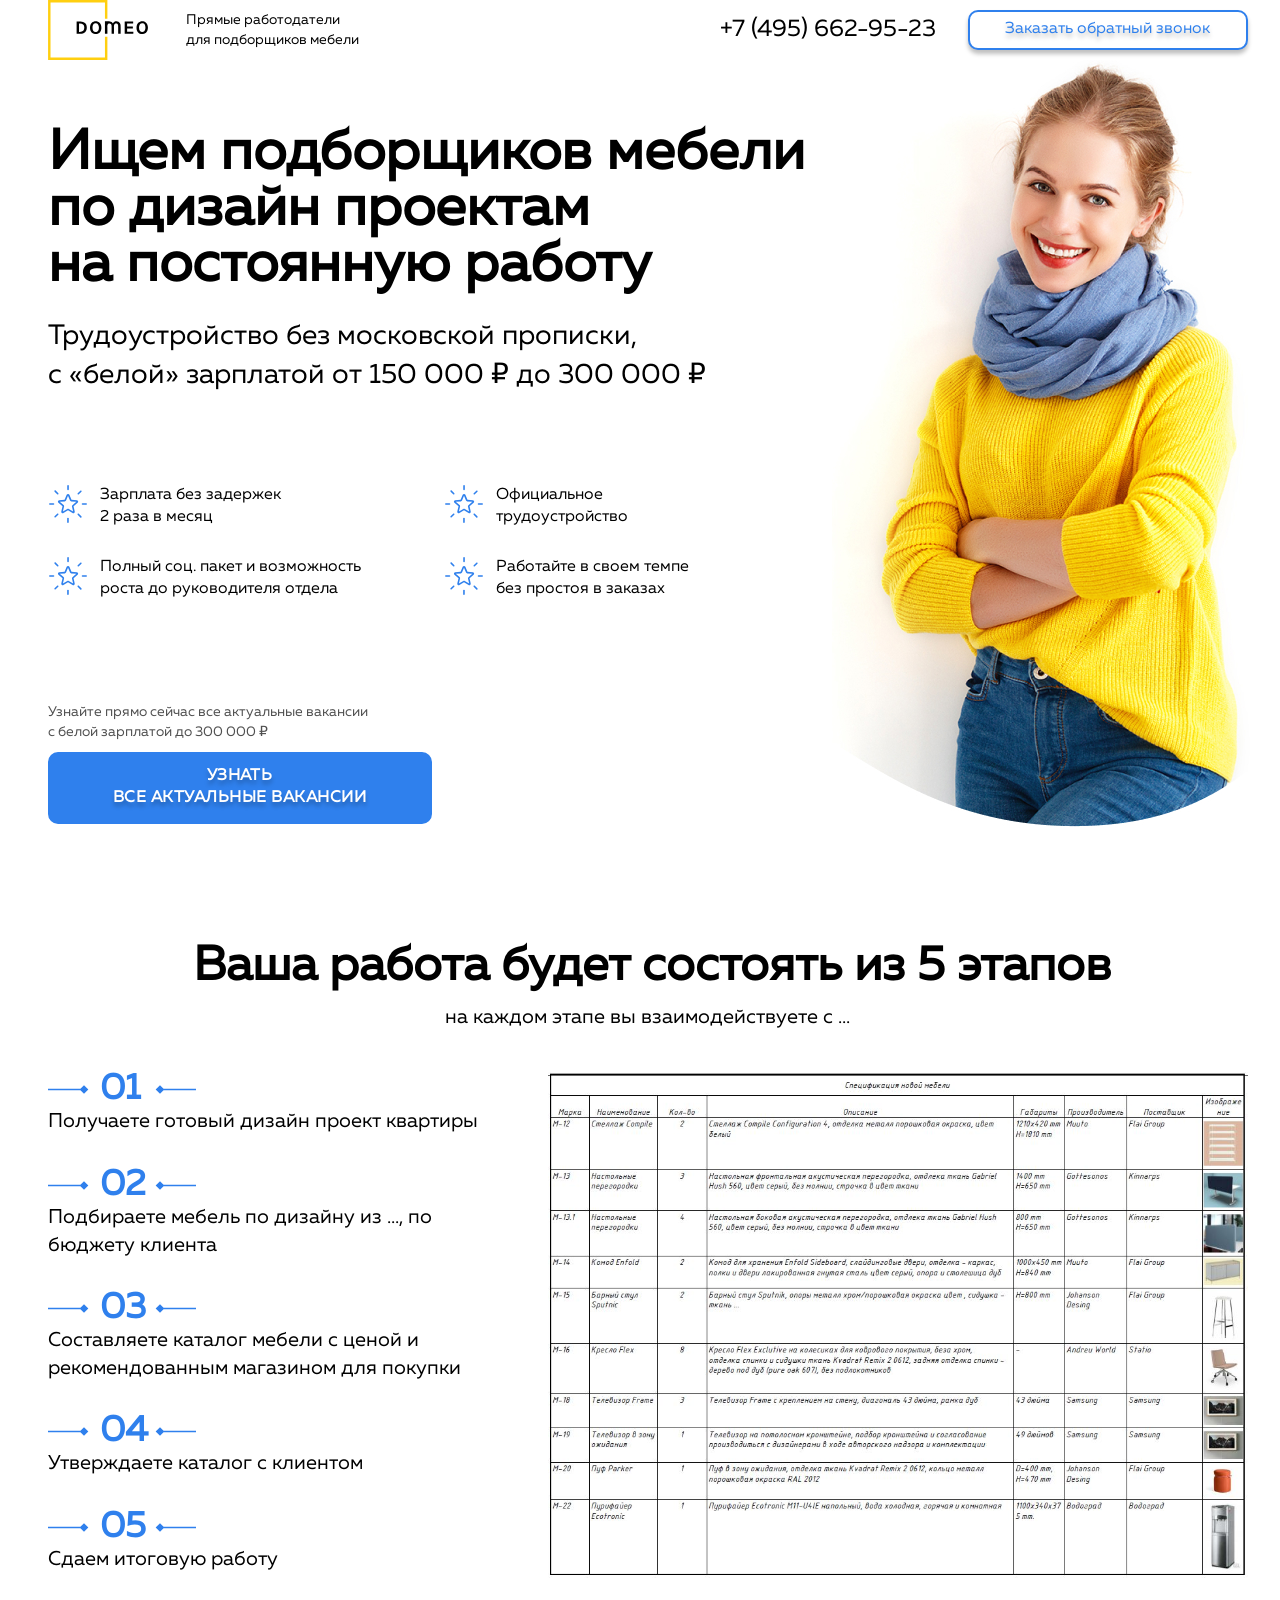
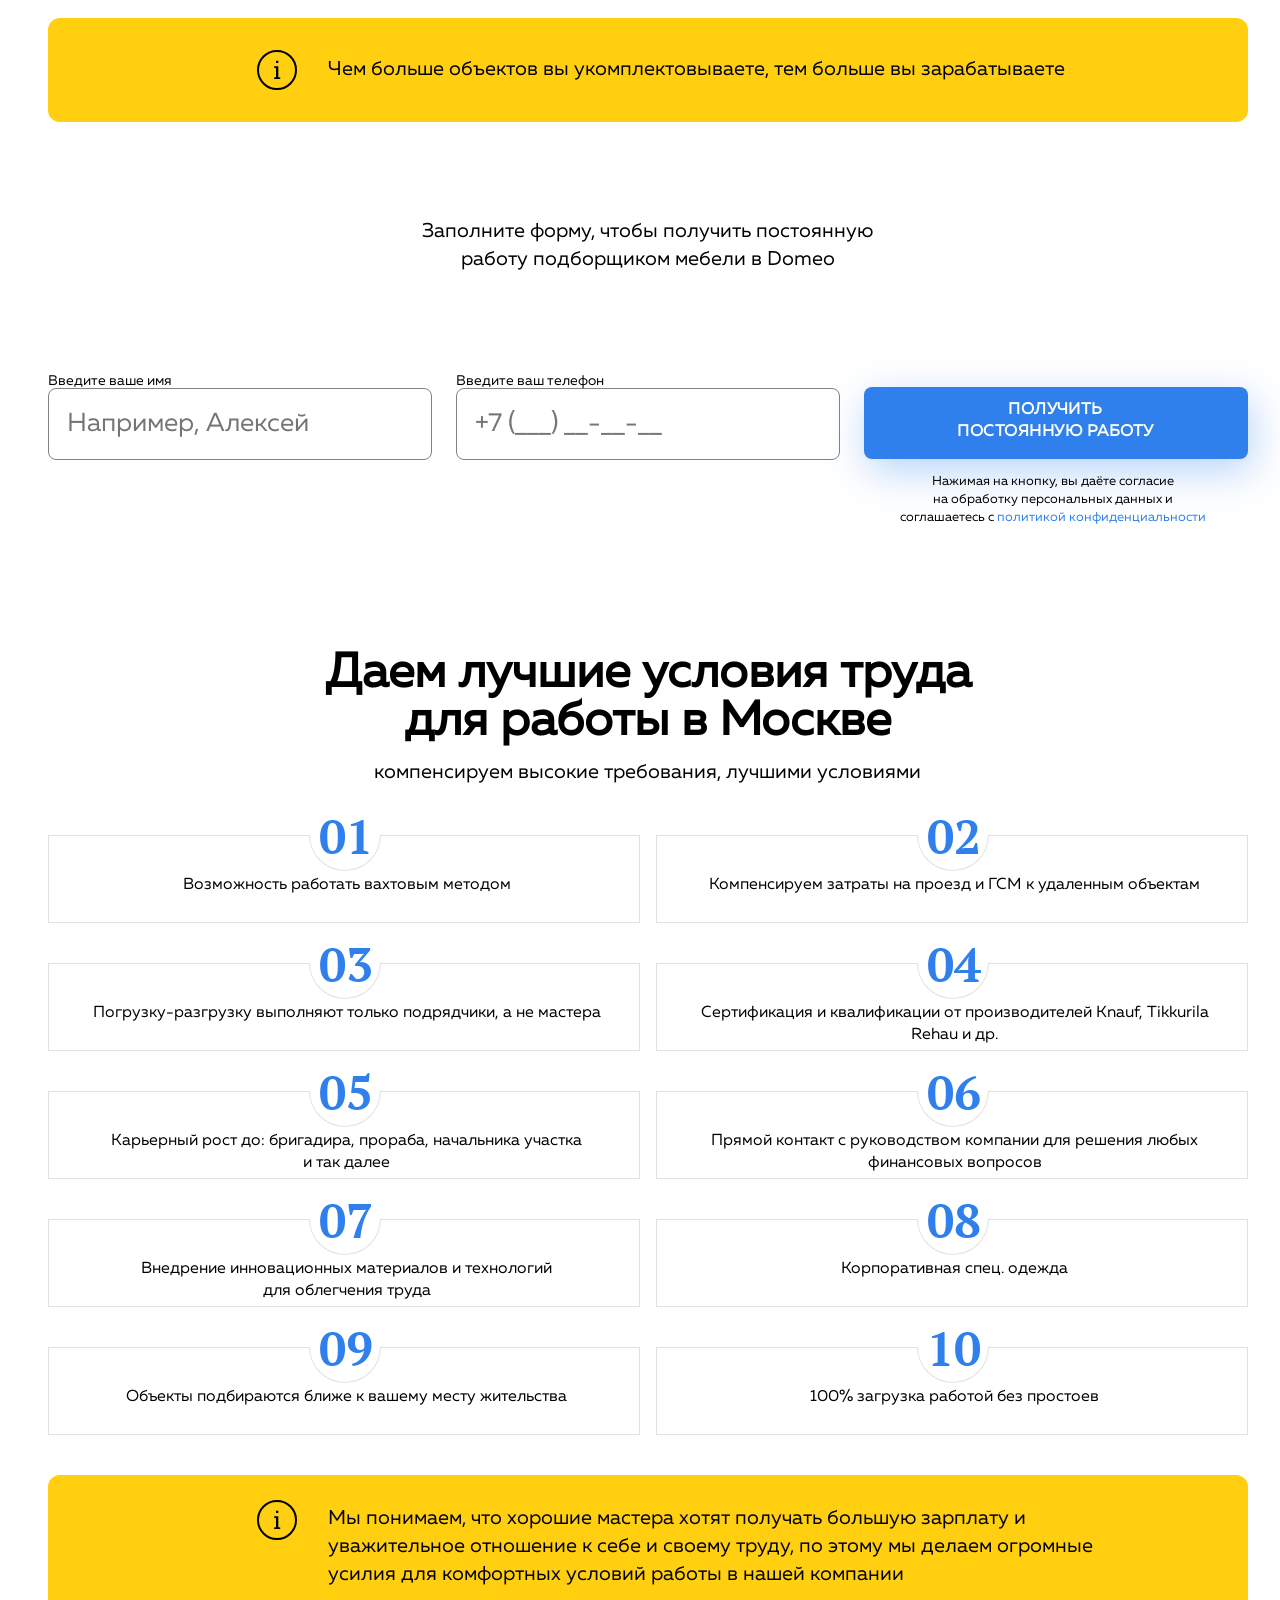
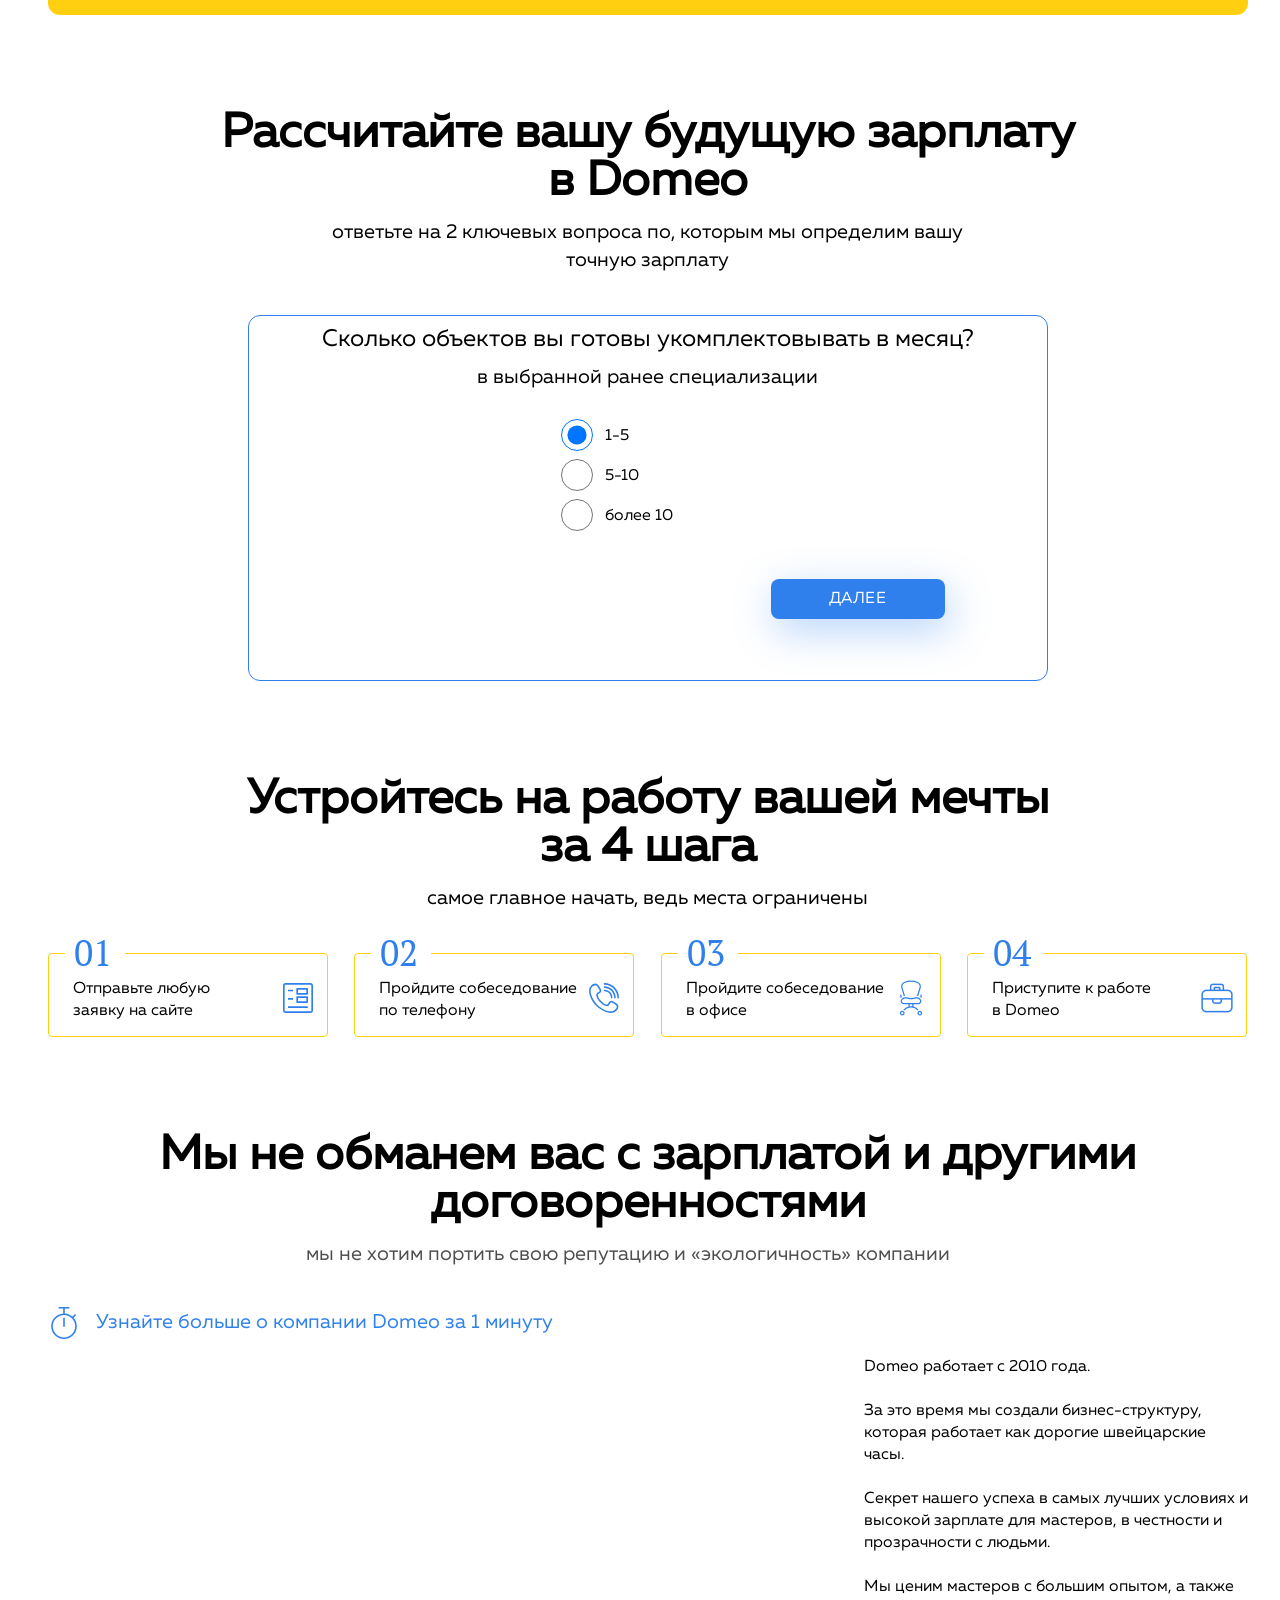
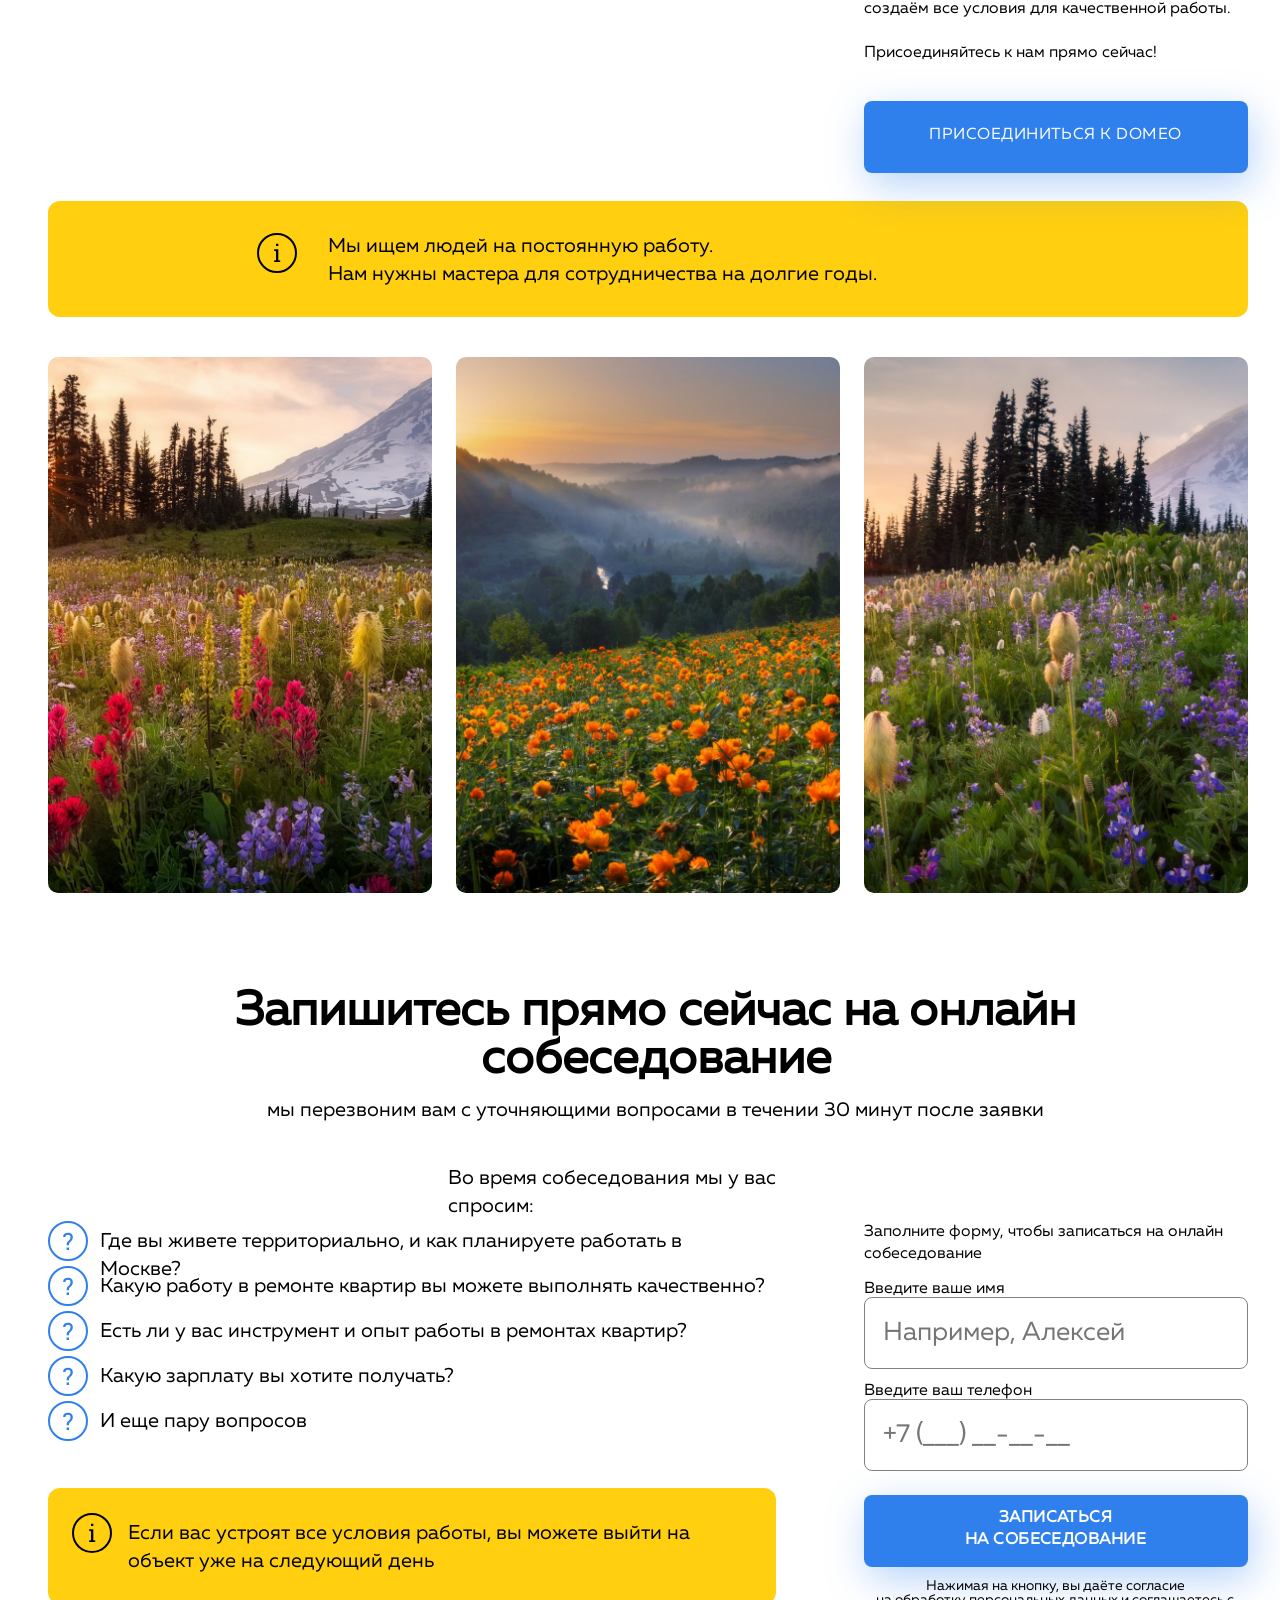
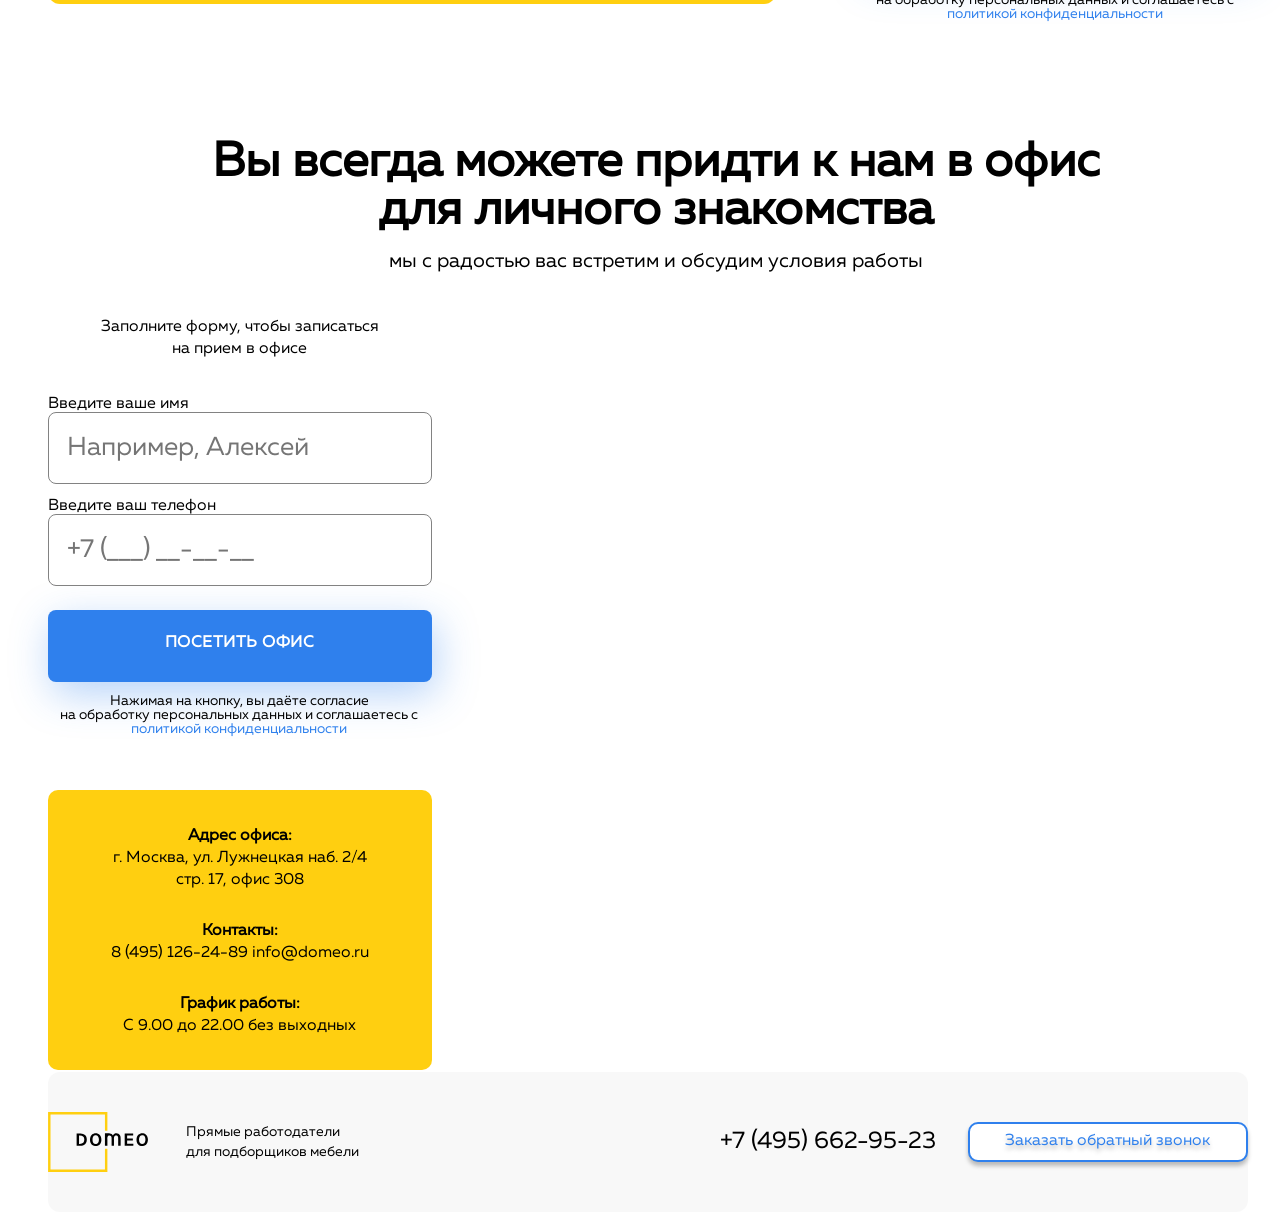
==== index.html @ 8e61fb99 "123" ====
<!DOCTYPE html>
<html lang="ru">

<head>
   <meta charset="UTF-8">
   <meta http-equiv="X-UA-Compatible" content="IE=edge">
   <meta name="viewport" content="width=1200, initial-scale=1.0 user-scalable=1">
   <title>Document</title>
   <link rel="stylesheet" href="css/style.css">
</head>

<body>
   <div class="wrapper">
      <div class="container">
         <header class="header">
            <div class="header__info">
               <div class="header__logo">
                  <img src="img/icon/logo-black 1.svg" alt="">
               </div>
               <div class="header__text">
                  Прямые работодатели <br>
                  для подборщиков мебели
               </div>
            </div>
            <div class="header__call">
               <div class="header__phone">
                  <a class="number" href="tel:74956629523">+7 (495) 662-95-23</a>
               </div>
               <div class="header__link">
                  <button class="header__button">
                     <span>Заказать обратный звонок</span>
                  </button>
               </div>
            </div>
         </header>
         <div class="search">
            <div class="search__content">
               <div class="search__title">
                  Ищем подборщиков мебели
                  по дизайн проектам <br>
                  на постоянную работу
               </div>
               <div class="search__subtitle">
                  Трудоустройство без московской прописки, <br> с «белой» зарплатой от 150 000 ₽ до 300 000 ₽
               </div>
               <div class="search__items">
                  <ul class="search__list">
                     <li>Зарплата без задержек <br> 2 раза в месяц</li>
                     <li>Официальное <br>трудоустройство</li>
                     <li>Полный соц. пакет и возможность роста до руководителя отдела
                     </li>
                     <li>Работайте в своем темпе <br> без простоя в заказах</li>
                  </ul>
               </div>
               <div class="search__text">
                  Узнайте прямо сейчас все актуальные вакансии с белой зарплатой до 300 000 ₽
               </div>
               <div class="search__link">
                  <a target="blank" href="https://hh.ru/">
                     <span>Узнать <br> все актуальные вакансии</span></a>
               </div>
            </div>
            <div class="search__img">
               <img src="/img/YellowGirl_Master.jpg" alt="">
            </div>
         </div>
         <div class="work">
            <div class="work__title">
               Ваша работа будет состоять из 5 этапов
            </div>
            <div class="work__subtitle">
               на каждом этапе вы взаимодействуете с ...
            </div>
            <div class="work__inner">
               <div class="work__box">
                  <ol class="work__list">
                     <li class="work__list-item">
                        <h4> Получаете готовый дизайн проект квартиры</h4>
                     </li>
                     <li class="work__list-item">
                        <h4> Подбираете мебель по дизайну из ..., по бюджету клиента
                        </h4>
                     <li class="work__list-item">
                        <h4>Составляете каталог мебели с ценой и рекомендованным магазином для покупки</h4>
                     </li>
                     <li class="work__list-item">
                        <h4>Утверждаете каталог с клиентом</h4>
                     </li>
                     <li class="work__list-item">
                        <h4>Сдаем итоговую работу </h4>
                     </li>
                  </ol>
               </div>
               <div class="work__img">
                  <img class="work__img-tabl" src="/img/Комплект-1.svg" alt="">
               </div>
            </div>
            <div class="work__info">
               <h4 class="work__info-text">Чем больше объектов вы укомплектовываете, тем больше вы зарабатываете</h4>
            </div>
            <div class="work__form">
               <div class="work__title-form">
                  Заполните форму, чтобы получить постоянную работу подборщиком мебели в Domeo
               </div>
               <div class="form">
                  <form action="#" class="work__userdata">
                     <div class="work__form-name">
                        <label for="username">Введите ваше имя</label> <br><input class="work__username"
                           placeholder="   Например, Алексей" type="text" id="username">
                     </div>
                     <div class="work__form-phone">
                        <label for="userohone"> Введите ваш телефон</label> <br>
                        <input class="phone__data" placeholder="   +7 (___) __-__-__" type="tel" id=>
                     </div>
                     <a href="" class="work__form-link">
                        <span>Получить<br>
                           постоянную работу</span>
                     </a>
                  </form>
               </div>
            </div>
            <div class="work__agree">
               Нажимая на кнопку, вы даёте согласие <br> на обработку персональных данных и соглашаетесь c <a
                  target="blank" href="http://www.consultant.ru/document/cons_doc_LAW_61801/">политикой
                  конфиденциальности</a>
            </div>
         </div>
         <div class="best">
            <div class="best__title">
               Даем лучшие условия труда <br>
               для работы в Москве
            </div>
            <div class="best__subtitle">
               компенсируем высокие требования, лучшими условиями
            </div>
            <div class="best__box">
               <ul class="best__items box__list">
                  <li class="box__item">
                     <h4 class="box__text">
                        Возможность работать вахтовым методом
                     </h4>
                  </li>
                  <li class="box__item">
                     <h4 class="box__text">
                        Компенсируем затраты на проезд и ГСМ к удаленным объектам
                     </h4>
                  </li>
                  <li class="box__item">
                     <h4 class="box__text">
                        Погрузку-разгрузку выполняют только подрядчики, а не мастера
                     </h4>
                  </li>
                  <li class="box__item">
                     <h4 class="box__text">
                        Сертификация и квалификации от производителей Knauf, Tikkurila Rehau и др.
                     </h4>
                  </li>
                  <li class="box__item">
                     <h4 class="box__text">
                        Карьерный рост до: бригадира, прораба, начальника участка <br> и так далее
                     </h4>
                  </li>
                  <li class="box__item">
                     <h4 class="box__text">
                        Прямой контакт с руководством компании для решения любых финансовых вопросов
                     </h4>
                  </li>
                  <li class="box__item">
                     <h4 class="box__text">
                        Внедрение инновационных материалов и технологий <br> для облегчения труда
                     </h4>
                  </li>
                  <li class="box__item">
                     <h4 class="box__text">Корпоративная спец. одежда</h4>
                  </li>
                  <li class="box__item">
                     <h4 class="box__text">Объекты подбираются ближе к вашему месту жительства</h4>
                  </li>
                  <li class="box__item">
                     <h4 class="box__text">100% загрузка работой без простоев</h4>
                  </li>
               </ul>
            </div>
            <div class="best__info">
               <h4 class="best__info-text">
                  Мы понимаем, что хорошие мастера хотят получать большую зарплату и уважительное отношение к себе и
                  своему труду, по этому мы делаем огромные усилия для комфортных условий работы в нашей компании
               </h4>
            </div>
         </div>
         <div class="question">
            <div class="question__title">
               Рассчитайте вашу будущую зарплату <br> в Domeo
            </div>
            <div class="question__subtitle">
               ответьте на 2 ключевых вопроса по, которым мы определим вашу точную зарплату
            </div>
            <div class="question__inner inner__box">
               <div class="inner__title">
                  Сколько объектов вы готовы укомплектовывать в месяц?
               </div>
               <div class="inner__subtitle">
                  в выбранной ранее специализации
               </div>
               <div class="inner__radio">
                  <P>
                     <input class="inner__radio-size" checked type="radio" name="easy" value="1-5">
                     <span>1-5 </span>
                  </P>
                  <p>
                     <input class="inner__radio-size" type="radio" name="easy" value="5-10"> <span>5-10</span>
                  </p>
                  <p>
                     <input class="inner__radio-size" type="radio" name="easy" value=">10"> <span>более 10</span>
                  </p>

               </div>
               <div class="question__link">
                  <a class=" question__next" href="#"> <span>Далее</span></a>
               </div>
            </div>
         </div>
         <div class="steps">
            <div class="step__title">
               Устройтесь на работу вашей мечты <br> за 4 шага
            </div>
            <div class="step__subtitle">
               <h4> самое главное начать, ведь места ограничены</h4>
            </div>
            <div class="step__list">
               <ul class="step__item">
                  <li class="step__item-text">
                     <h4>Отправьте любую <br> заявку на сайте </h4>
                  </li>
                  <li class="step__item-text">
                     <h4> Пройдите собеседование
                        по телефону</h4>
                  </li>
                  <li class="step__item-text">
                     <h4> Пройдите собеседование в офисе</h4>
                  </li>
                  <li class="step__item-text">
                     <h4>Приступите к работе <br>
                        в Domeo
                  </li>
                  </h4>
               </ul>
            </div>
         </div>
         <div class="about">
            <div class="about__title">
               Мы не обманем вас с зарплатой и другими договоренностями
            </div>
            <div class="about__subtitle">
               мы не хотим портить свою репутацию и «экологичность» компании
            </div>
            <div class="about__box">
               <div class="about__us">
                  <div class="about__us-title">
                     Узнайте больше о компании Domeo за 1 минуту
                  </div>
                  <div class="about__us-video">
                     <iframe width="696" height="395" src="https://www.youtube.com/embed/hfXUQuQV-4o"
                        title="YouTube video player" frameborder="0"
                        allow="accelerometer; autoplay; clipboard-write; encrypted-media; gyroscope; picture-in-picture"
                        allowfullscreen></iframe>
                  </div>
               </div>
               <div class="about__text">
                  <p> Domeo работает с 2010 года. </p> <br>
                  <p>За это время мы создали бизнес-структуру, которая работает как дорогие швейцарские часы. </p> <br>
                  <p>Секрет нашего успеха в самых лучших условиях и высокой зарплате для мастеров, в честности и
                     прозрачности с людьми. </p> <br>
                  <p>Мы ценим мастеров с большим опытом, а также создаём все условия для качественной работы. </p>
                  <br>
                  <p>Присоединяйтесь к нам прямо сейчас!</p>
                  <div class="about__link">
                     <a target="blank" href="https://hh.ru/"> <span>Присоединиться к DOMEO </span> </a>
                  </div>
               </div>
            </div>
            <div class="about__info">
               <h4>
                  Мы ищем людей на постоянную работу. <br>
                  Нам нужны мастера для сотрудничества на долгие годы.
               </h4>
            </div>
            <div class="about__img">
               <a href="/img/leto1.jpg"><img src="/img/leto1.jpg"></a>
               <a href="/img/leto2.jpg"><img src="/img/leto2.jpg" alt=""></a>
               <a href="/img/leto3.jpg"><img src="/img/leto3.jpg" alt=""></a>
            </div>
         </div>
         <div class="make">
            <div class="make__title">Запишитесь прямо сейчас на онлайн собеседование</div>
            <div class="make__subtitle">мы перезвоним вам с уточняющими вопросами в течении 30 минут после заявки</div>
            <div class="make__question">Во время собеседования мы у вас спросим:</div>
            <div class="make__box">
               <div class="make__list">
                  <ul class="make__items">
                     <li class="make__item">
                        Где вы живете территориально, и как планируете работать в Москве?
                     </li>
                     <li class="make__item">
                        Какую работу в ремонте квартир вы можете выполнять качественно?
                     </li>
                     <li class="make__item">
                        Есть ли у вас инструмент и опыт работы в ремонтах квартир?
                     </li>
                     <li class="make__item">
                        Какую зарплату вы хотите получать?
                     </li>
                     <li class="make__item">
                        И еще пару вопросов
                     </li>
                  </ul>
                  <div class="make__info">
                     <h4>Если вас устроят все условия работы, вы можете выйти на объект уже на следующий день</h4>
                  </div>
               </div>
               <div class="make__form">
                  <div class="make__form-text">Заполните форму, чтобы записаться на онлайн собеседование </div>
                  <div class="make__form-form">
                     <form action="#">
                        <div class="make__form-name">
                           <label for="username">Введите ваше имя</label> <br><input class="work__username"
                              placeholder="   Например, Алексей" type="text" id="username">
                        </div>
                        <div class="make__form-phone">
                           <label for="userohone"> Введите ваш телефон</label> <br>
                           <input class="phone__data" placeholder="   +7 (___) __-__-__" type="tel" id="userphone">
                        </div>

                        <a href="" class="make__form-link">
                           <span>Записаться<br>
                              на собеседование</span>
                        </a>
                        <div class="make__agree">
                           Нажимая на кнопку, вы даёте согласие <br> на обработку персональных данных и соглашаетесь c
                           <a target="blank" href="http://www.consultant.ru/document/cons_doc_LAW_61801/">политикой
                              конфиденциальности</a>
                        </div>
                     </form>
                  </div>
               </div>
            </div>
         </div>
         <div class="home">
            <div class="home__title">
               Вы всегда можете придти к нам в офис <br> для личного знакомства
            </div>
            <div class="home__subtitle">
               мы с радостью вас встретим и обсудим условия работы
            </div>
            <div class="home__box-text"> Заполните форму, чтобы записаться <br> на прием в офисе</div>
            <div class="home__box">

               <div class="home__column">
                  <form action="" class="home__form">
                     <div class="home__form-name">
                        <label for="username">Введите ваше имя</label> <br><input class="work__username"
                           placeholder="   Например, Алексей" type="text" id="username">
                     </div>
                     <div class="home__form-phone">
                        <label for="userohone"> Введите ваш телефон</label> <br>
                        <input class="phone__data" placeholder="   +7 (___) __-__-__" type="tel" id="userphone">
                     </div>

                     <a href="" class="home__form-link">
                        <span>Посетить офис</span>
                     </a>



                     <div class="home__agree">
                        Нажимая на кнопку, вы даёте согласие <br> на обработку персональных данных и соглашаетесь c
                        <a target="blank" href="http://www.consultant.ru/document/cons_doc_LAW_61801/">политикой
                           конфиденциальности</a>
                     </div>


                     <div class="home__day">
                        <div class="home__adress">


                           <h4> Адрес офиса:</h4>
                           <p> г. Москва, ул. Лужнецкая наб. 2/4 стр. 17, офис 308</p>
                        </div>
                        <div class="home__contacts">
                           <h4> Контакты:</h4>
                           <p> 8 (495) 126-24-89
                              info@domeo.ru</p>
                        </div>
                        <div class="home__day-work">
                           <h4> График работы:</h4>
                           <p> С 9.00 до 22.00
                              без выходных
                           </p>
                        </div>
                     </div>
                  </form>




               </div>
               <div class="home__map">
                  <iframe
                     src="https://yandex.ru/map-widget/v1/?um=constructor%3Aebc0e2997dcefbc552db37cb1e95a00e9b538ce843aa52d683c7057718547611&amp;source=constructor"
                     width="780" height="658" frameborder="0"></iframe>
               </div>
            </div>
         </div>


         <footer class="footer">
            <div class="footer__info">
               <div class="footer__logo">
                  <img src="img/icon/logo-black 1.svg" alt="">
               </div>
               <div class="footer__text">
                  Прямые работодатели <br>
                  для подборщиков мебели
               </div>
            </div>
            <div class="footer__call">
               <div class="footer__phone">
                  <a class="number" href="tel:74956629523">+7 (495) 662-95-23</a>
               </div>
               <div class="footer__link">
                  <button class="footer__button">
                     <span>Заказать обратный звонок</span>
                  </button>
               </div>
            </div>

         </footer>
      </div>







   </div>



</body>

</html>
---- css/style.css ----
@charset "UTF-8";
@import url("https://fonts.googleapis.com/css2?family=PT+Serif:wght@700&display=swap");
@font-face {
  font-family: "Muller";
  src: url("../fonts/Muller Regular.eot");
  src: local("☺"), url("../fonts/Muller Regular.woff") format("woff"), url("../fonts/Muller Regular.ttf") format("truetype"), url("../fonts/Muller Regular.svg") format("svg");
  font-weight: normal;
  font-style: normal;
}

/*Обнуление*/
* {
  padding: 0;
  margin: 0;
  border: 0;
}

*,
*:before,
*:after {
  -webkit-box-sizing: border-box;
  box-sizing: border-box;
}

:focus,
:active {
  outline: none;
}

a:focus,
a:active {
  outline: none;
}

nav,
footer,
header,
aside {
  display: block;
}

html,
body {
  height: 100%;
  width: 100%;
  font-size: 100%;
  line-height: 1;
  font-size: 14px;
  -ms-text-size-adjust: 100%;
  -moz-text-size-adjust: 100%;
  -webkit-text-size-adjust: 100%;
}

input,
button,
textarea {
  font-family: inherit;
}

input::-ms-clear {
  display: none;
}

button {
  cursor: pointer;
}

button::-moz-focus-inner {
  padding: 0;
  border: 0;
}

a,
a:visited {
  text-decoration: none;
}

a:hover {
  text-decoration: none;
}

ul li {
  list-style: none;
}

img {
  vertical-align: top;
}

h1,
h2,
h3,
h4,
h5,
h6 {
  font-size: inherit;
  font-weight: 400;
}

/*--------------------*/
body {
  font-family: "Muller";
  padding-left: 15px;
}

.wrapper {
  display: -webkit-box;
  display: -ms-flexbox;
  display: flex;
  -webkit-box-orient: vertical;
  -webkit-box-direction: normal;
      -ms-flex-direction: column;
          flex-direction: column;
  -webkit-box-flex: 0;
      -ms-flex: 0 1 auto;
          flex: 0 1 auto;
  min-height: 100%;
}

.container {
  width: 1200px;
  margin: 0px auto;
}

.container .header {
  display: -webkit-box;
  display: -ms-flexbox;
  display: flex;
  -webkit-box-pack: justify;
      -ms-flex-pack: justify;
          justify-content: space-between;
}

.container .header .header__info {
  display: -webkit-box;
  display: -ms-flexbox;
  display: flex;
}

.container .header .header__info .header__logo {
  width: 100px;
  height: 60px;
}

.container .header .header__info .header__text {
  font-size: 14px;
  line-height: 20px;
  width: 260px;
  height: 40px;
  margin: 10px 0 0 38px;
}

.container .header .header__call {
  display: -webkit-box;
  display: -ms-flexbox;
  display: flex;
}

.container .header .header__call .header__phone {
  font-weight: 500;
  font-size: 24px;
  line-height: 34px;
  margin: 13px 32px 0 0;
}

.container .header .header__call .header__phone a {
  color: #000;
}

.container .header .header__call .header__button {
  width: 280px;
  height: 40px;
  border: 2px solid #2f80ed;
  border-radius: 10px;
  font-size: 16px;
  line-height: 19px;
  text-align: center;
  margin: 10px 0;
  padding: 4px 0 5px;
  -webkit-box-shadow: 0px 4px 4px 0px #00000040;
          box-shadow: 0px 4px 4px 0px #00000040;
  background-color: #fff;
}

.container .header .header__call .header__button span {
  display: block;
  color: #2f80ed;
  text-shadow: 0px 4px 4px #00000040;
}

.search {
  display: -webkit-box;
  display: -ms-flexbox;
  display: flex;
  -webkit-box-pack: justify;
      -ms-flex-pack: justify;
          justify-content: space-between;
}

.search__content {
  margin-top: 66px;
  width: 780px;
}

.search__title {
  font-weight: 700;
  font-size: 56px;
  line-height: 56px;
  margin: 0 0 24px 0;
}

.search__subtitle {
  font-size: 28px;
  line-height: 39px;
  margin: 0 0 88px 0;
}

.search__items {
  height: 120px;
}

.search__list {
  display: -webkit-box;
  display: -ms-flexbox;
  display: flex;
  -ms-flex-wrap: wrap;
      flex-wrap: wrap;
  -webkit-box-pack: justify;
      -ms-flex-pack: justify;
          justify-content: space-between;
}

.search__list li {
  background: url(../img/icon/noun_Star.svg) no-repeat;
  padding-left: 52px;
  font-size: 16px;
  line-height: 22px;
  height: 44px;
  width: 321px;
  margin-right: 44px;
  margin-bottom: 28px;
}

.search__text {
  margin: 98px 0 8px 0;
  height: 40px;
  width: 324px;
  font-size: 14px;
  line-height: 20px;
  color: #4f4f4f;
}

.search__link {
  width: 384px;
  height: 72px;
  border: 2px solid #2f80ed;
  border-radius: 10px;
  font-size: 16px;
  line-height: 19px;
  text-align: center;
  margin: 10px 0;
  background-color: #2f80ed;
}

.search__link span {
  display: block;
  height: 70px;
  letter-spacing: 0.03em;
  text-transform: uppercase;
  font-weight: 700;
  font-size: 16px;
  color: #fff;
  line-height: 22px;
  text-shadow: 0px 4px 4px #00000040;
  padding: 11px 0 0 0;
}

.search__img {
  height: 788px;
  width: 454px;
  margin: 0px -38px 96px 23px;
}

.work__title {
  font-weight: 700;
  font-size: 48px;
  line-height: 48px;
  width: 926px;
  height: 48px;
  margin: 0 0 12px 145px;
}

.work__subtitle {
  font-size: 20px;
  line-height: 28px;
  width: 596px;
  height: 28px;
  margin: 0 auto 40px;
  text-align: center;
}

.form {
  margin-top: 96px;
}

.work__inner {
  display: -webkit-box;
  display: -ms-flexbox;
  display: flex;
  -webkit-box-pack: justify;
      -ms-flex-pack: justify;
          justify-content: space-between;
  margin: 0 0 40px 0;
}

.work__box {
  color: #2f80ed;
  width: 100%;
}

.work__list {
  list-style: none;
  counter-reset: number;
  height: 506px;
}

.work__list-item {
  counter-increment: number;
  margin-bottom: 50px;
  font-weight: 700;
  font-size: 36px;
  line-height: 36px;
  width: 450px;
  height: 36px;
  background: url(/img/icon/number.svg) no-repeat;
  background-position: 0 2px;
  background-size: 148px 36px;
  margin: 0 0 87px 0;
}

.work__list-item h4 {
  font-size: 20px;
  line-height: 28px;
  color: #000;
}

.work__list-item::before {
  content: "0" counter(number);
  padding-left: 52px;
}

.work__list-item::nth-child(n + 10)::before {
  content: counter(number);
}

.work__list-item:first-child {
  margin: 0 0 60px 0;
}

.work__list-item:nth-child(4) {
  margin: 0 0 60px 0;
}

.work__img {
  width: 700px;
  height: 506px;
}

.work__info {
  display: block;
  height: 104px;
  font-size: 20px;
  line-height: 28px;
  background-color: #ffcf10;
  border-radius: 12px;
  background-image: url(/img/icon/icon-info.svg);
  background-repeat: no-repeat;
  background-size: 40px 40px;
  background-position: 209px 32px;
  padding: 38px 0 0 280px;
  margin: 0 0 96px 0;
}

.work__info h4 {
  width: 784px;
  height: 28px;
}

.work__title-form {
  margin: 0 auto 46px;
  width: 488px;
  height: 60px;
  text-align: center;
  font-size: 20px;
  line-height: 28px;
}

.work__userdata {
  display: -webkit-box;
  display: -ms-flexbox;
  display: flex;
  -webkit-box-pack: justify;
      -ms-flex-pack: justify;
          justify-content: space-between;
  height: 87px;
}

.work__username {
  border: 1px solid #828282;
  border-radius: 8px;
  width: 384px;
  height: 72px;
  font-size: 26px;
}

.phone__data {
  width: 384px;
  height: 72px;
  border: 1px solid #828282;
  border-radius: 8px;
  font-size: 26px;
}

.work__form-link {
  margin: 13px 0 0 0;
  width: 384px;
  height: 72px;
  font-weight: 700;
  font-size: 16px;
  line-height: 22px;
  background-color: #2f80ed;
  -webkit-box-shadow: 4px 12px 40px rgba(47, 128, 237, 0.35);
          box-shadow: 4px 12px 40px rgba(47, 128, 237, 0.35);
  border-radius: 8px;
}

.work__form-link span {
  display: block;
  color: #fff;
  text-transform: uppercase;
  letter-spacing: 0.03em;
  text-align: center;
  height: 72px;
  padding: 12px 0 0 0;
}

.work__agree {
  height: 56px;
  width: 310px;
  text-align: center;
  font-size: 13px;
  line-height: 18px;
  margin: 12px 0 122px 850px;
  -webkit-box-align: right;
      -ms-flex-align: right;
          align-items: right;
}

.work__agree a {
  color: #2f80ed;
}

.best__title {
  font-weight: 700;
  font-size: 48px;
  line-height: 48px;
  text-align: center;
  width: 1008px;
  height: 96px;
  margin: 0 auto 12px;
}

.best__subtitle {
  font-size: 20px;
  line-height: 28px;
  text-align: center;
  margin: 0 0 48px 0;
}

.box__list {
  counter-reset: number;
  display: -webkit-box;
  display: -ms-flexbox;
  display: flex;
  -ms-flex-wrap: wrap;
      flex-wrap: wrap;
  -webkit-box-pack: justify;
      -ms-flex-pack: justify;
          justify-content: space-between;
}

.box__item {
  display: block;
  width: 592px;
  height: 88px;
  counter-increment: number;
  border: 1px solid #e0e0e0;
  font-weight: bold;
  font-size: 48px;
  line-height: 64px;
  margin: 0 0 40px 0;
  position: relative;
  font-family: "PT Serif";
}

.box__item .box__text {
  display: block;
  font-weight: normal;
  font-size: 16px;
  line-height: 22px;
  width: 558px;
  height: 40px;
  text-align: center;
  margin: 38px 15px 10px 19px;
  position: relative;
  font-family: "Muller";
}

.box__item::before {
  content: "0" counter(number);
  z-index: 3;
  position: absolute;
  top: -32px;
  left: 270px;
  color: #2f80ed;
}

.box__item:nth-child(n + 10)::before {
  content: counter(number);
}

.box__text::before {
  content: "";
  position: absolute;
  top: -39px;
  left: 241px;
  width: 72px;
  height: 36px;
  border: 1px solid #e0e0e0;
  z-index: 2;
  background-color: #fff;
  border-radius: 0 0 40px 40px;
  border-top: none;
}

.best__info {
  display: block;
  height: 140px;
  font-size: 20px;
  line-height: 28px;
  background-color: #ffcf10;
  border-radius: 12px;
  background-image: url(/img/icon/icon-info.svg);
  background-repeat: no-repeat;
  background-size: 40px 40px;
  background-position: 209px 25px;
  padding: 30px 0 0 280px;
  margin: 0 0 96px 0;
}

.best__info h4 {
  width: 784px;
  height: 84px;
}

.question__title {
  font-weight: 700;
  font-size: 48px;
  line-height: 48px;
  text-align: center;
  width: 1008px;
  height: 96px;
  margin: 0 auto 12px;
}

.question__subtitle {
  height: 56px;
  width: 642px;
  font-size: 20px;
  line-height: 28px;
  text-align: center;
  margin: 0 auto 40px;
}

.inner__box {
  margin: 0 auto 96px;
  width: 800px;
  height: 366px;
  border: 1px solid #2f80ed;
  border-radius: 12px;
}

.inner__box .inner__title {
  width: 770px;
  height: 24px;
  font-weight: 500;
  font-size: 24px;
  line-height: 24px;
  margin: 12px auto;
  text-align: center;
}

.inner__box .inner__subtitle {
  width: 483px;
  height: 22px;
  font-size: 20px;
  line-height: 28px;
  margin: 0 auto 33px;
  text-align: center;
}

.inner__box .inner__radio {
  font-size: 16px;
  line-height: 22px;
  margin: 0 0 52px 0;
}

.inner__box .inner__radio p {
  margin: 0 0 12px 312px;
  width: 120px;
}

.inner__box .inner__radio p input {
  width: 32px;
  height: 32px;
  margin-right: 12px;
}

.inner__box .inner__radio p span {
  display: block;
  margin: -33px 0 10px 44px;
}

.inner__box .question__link {
  width: 174px;
  height: 40px;
  background-color: #2f80ed;
  -webkit-box-shadow: 4px 12px 40px rgba(47, 128, 237, 0.35);
          box-shadow: 4px 12px 40px rgba(47, 128, 237, 0.35);
  border-radius: 8px;
  margin: 0 0 24px 522px;
}

.inner__box .question__link span {
  display: block;
  color: #fff;
  text-transform: uppercase;
  letter-spacing: 0.03em;
  text-align: center;
  height: 40px;
  padding: 9px 0 0 0;
  font-size: 16px;
  line-height: 22px;
}

.steps {
  margin: 0 0 96px 0;
}

.steps .step__title {
  margin: 0 auto 12px;
  font-weight: bold;
  font-size: 48px;
  line-height: 48px;
  width: 1008px;
  height: 96px;
  text-align: center;
  font-weight: 700;
}

.steps .step__subtitle {
  font-size: 20px;
  line-height: 28px;
  margin: 0 auto 40px;
  text-align: center;
  width: 642px;
  height: 28px;
}

.steps .step__list {
  margin: 0 0 96px 0;
}

.steps .step__list .step__item {
  display: -webkit-box;
  display: -ms-flexbox;
  display: flex;
  -webkit-box-pack: justify;
      -ms-flex-pack: justify;
          justify-content: space-between;
  counter-reset: number;
  font-size: 16px;
  line-height: 22px;
  margin-bottom: 96px;
}

.steps .step__list .step__item .step__item-text {
  display: block;
  counter-increment: number;
  border: 1px solid #ffcf10;
  border-radius: 4px;
  font-size: 36px;
  line-height: 48px;
  position: relative;
  width: 280px;
  height: 84px;
}

.steps .step__list .step__item .step__item-text h4 {
  font-size: 16px;
  line-height: 22px;
  height: 40px;
  width: 200px;
  margin: 24px 0 0 24px;
}

.steps .step__list .step__item .step__item-text::before {
  content: "0" counter(number);
  display: -webkit-box;
  display: -ms-flexbox;
  display: flex;
  font-family: "PT Serif";
  position: absolute;
  top: -25px;
  left: 16px;
  width: 60px;
  height: 47px;
  color: #2f80ed;
  background-color: #fff;
  -webkit-box-align: center;
      -ms-flex-align: center;
          align-items: center;
  padding-left: 9px;
  z-index: 2;
}

.steps .step__list .step__item .step__item-text:first-child {
  background: url(../img/icon/little/liat.svg) no-repeat;
  background-position: 229px 24px;
}

.steps .step__list .step__item .step__item-text:nth-child(2) {
  background: url(/img/icon/little/phone.svg) no-repeat;
  background-position: 229px 24px;
}

.steps .step__list .step__item .step__item-text:nth-child(3) {
  background: url(/img/icon/little/chair.svg) no-repeat;
  background-position: 229px 24px;
}

.steps .step__list .step__item .step__item-text:last-child {
  background: url(/img/icon/little/case.png) no-repeat;
  background-position: 229px 24px;
}

.about {
  margin: 0 0 96px 0;
}

.about__title {
  font-weight: 700;
  font-size: 48px;
  line-height: 48px;
  text-align: center;
  width: 1008px;
  height: 96px;
  margin: 0 auto 12px;
}

.about__subtitle {
  font-size: 20px;
  line-height: 28px;
  color: #4f4f4f;
  width: 684px;
  height: 28px;
  margin: 0 auto 40px;
}

.about__box {
  display: -webkit-box;
  display: -ms-flexbox;
  display: flex;
  -webkit-box-pack: justify;
      -ms-flex-pack: justify;
          justify-content: space-between;
}

.about__us-title {
  font-size: 20px;
  line-height: 28px;
  height: 32px;
  width: 601px;
  color: #2f80ed;
  padding: 0 0 0 48px;
  margin: 0 0 19px 0;
  position: relative;
}

.about__us-title::before {
  content: "";
  position: absolute;
  top: -2px;
  left: 0px;
  background: url(/img/icon/little/watch.svg) no-repeat;
  z-index: 2;
  width: 32px;
  height: 40px;
}

.about__text {
  width: 384px;
  height: 405px;
  margin: 47px 0 40px 0;
  font-size: 16px;
  line-height: 22px;
}

.about__text .about__link {
  display: block;
  width: 384px;
  height: 72px;
  background-color: #2f80ed;
  margin: 37px 0 0 0;
  padding: 23px 0 0 0;
  -webkit-box-shadow: 4px 12px 40px rgba(47, 128, 237, 0.35);
          box-shadow: 4px 12px 40px rgba(47, 128, 237, 0.35);
  border-radius: 8px;
}

.about__text .about__link span {
  display: block;
  text-transform: uppercase;
  letter-spacing: 0.03em;
  font-size: 16px;
  line-height: 22px;
  color: #fff;
  text-align: center;
}

.about__info {
  display: block;
  height: 116px;
  font-size: 20px;
  line-height: 28px;
  background-color: #ffcf10;
  border-radius: 12px;
  background-image: url(/img/icon/icon-info.svg);
  background-repeat: no-repeat;
  background-size: 40px 40px;
  background-position: 209px 32px;
  padding: 32px 0 0 280px;
  margin: 0 0 40px 0;
}

.about__info h4 {
  width: 784px;
  height: 56px;
}

.about__img {
  display: -webkit-box;
  display: -ms-flexbox;
  display: flex;
  -webkit-box-pack: justify;
      -ms-flex-pack: justify;
          justify-content: space-between;
}

.about__img img {
  width: 384px;
  height: 536px;
  -webkit-transition: 0.5s;
  transition: 0.5s;
  -o-object-fit: cover;
     object-fit: cover;
  border-radius: 10px;
}

.about__img img:hover {
  -webkit-transform: scale(1.1);
          transform: scale(1.1);
}

.make__title {
  height: 96px;
  width: 1008px;
  text-align: center;
  font-weight: bold;
  font-size: 48px;
  line-height: 48px;
  margin: 0 0 12px 104px;
}

.make__subtitle {
  height: 28px;
  width: 818px;
  font-size: 20px;
  line-height: 28px;
  margin: 0 0 40px 199px;
  text-align: center;
}

.make__question {
  height: 28px;
  width: 417px;
  font-weight: 500;
  font-size: 20px;
  line-height: 28px;
  margin: 0 0 28px 400px;
}

.make__box {
  display: -webkit-box;
  display: -ms-flexbox;
  display: flex;
  -webkit-box-pack: justify;
      -ms-flex-pack: justify;
          justify-content: space-between;
  margin: 0 0 96px 0;
}

.make__box .make__items {
  margin-bottom: 42px;
}

.make__box .make__item {
  font-size: 20px;
  line-height: 28px;
  width: 718px;
  height: 45px;
  padding: 7px 0 0 52px;
  background: url(../img/icon/little/question.svg) no-repeat;
}

.make__info {
  display: block;
  height: 116px;
  width: 728px;
  font-size: 20px;
  line-height: 28px;
  background-color: #ffcf10;
  border-radius: 12px;
  background-image: url(/img/icon/icon-info.svg);
  background-repeat: no-repeat;
  background-size: 40px 40px;
  background-position: 24px 25px;
  padding: 32px 0 0 80px;
  margin: 0 0 40px 0;
}

.make__info h4 {
  width: 615px;
  height: 56px;
}

.make__form-text {
  font-size: 16px;
  line-height: 22px;
  width: 384px;
  height: 60px;
  margin-bottom: 0 0 20px 0;
}

.make__form-name {
  margin: 0 0 14px 0;
}

.make__form-name label {
  font-size: 16px;
}

.make__form-phone {
  margin: 0 0 24px 0;
}

.make__form-phone label {
  font-size: 16px;
}

.make__form-link {
  display: block;
  width: 384px;
  height: 72px;
  font-weight: 700;
  font-size: 16px;
  line-height: 22px;
  background-color: #2f80ed;
  -webkit-box-shadow: 4px 12px 40px rgba(47, 128, 237, 0.35);
          box-shadow: 4px 12px 40px rgba(47, 128, 237, 0.35);
  border-radius: 8px;
  margin: 0 0 12px 0;
}

.make__form-link span {
  display: block;
  color: #fff;
  text-transform: uppercase;
  letter-spacing: 0.03em;
  text-align: center;
  height: 72px;
  padding: 12px 0 0 0;
}

.make__agree {
  width: 383px;
  height: 56px;
  text-align: center;
}

.make__agree a {
  color: #2f80ed;
}

.home__title {
  height: 96px;
  width: 1008px;
  text-align: center;
  font-weight: bold;
  font-size: 48px;
  line-height: 48px;
  margin: 0 0 12px 104px;
}

.home__subtitle {
  height: 28px;
  width: 818px;
  font-size: 20px;
  line-height: 28px;
  margin: 0 0 40px 199px;
  text-align: center;
}

.home__box {
  display: -webkit-box;
  display: -ms-flexbox;
  display: flex;
  -webkit-box-pack: justify;
      -ms-flex-pack: justify;
          justify-content: space-between;
}

.home__box-text {
  font-size: 16px;
  line-height: 22px;
  width: 384px;
  height: 60px;
  text-align: center;
  margin: 0 0 20px 0;
}

.home__form-name {
  margin: 0 0 14px 0;
}

.home__form-name label {
  font-size: 16px;
}

.home__form-phone {
  margin: 0 0 24px 0;
}

.home__form-phone label {
  font-size: 16px;
}

.home__form-link {
  display: block;
  width: 384px;
  height: 72px;
  font-weight: 700;
  font-size: 16px;
  line-height: 22px;
  background-color: #2f80ed;
  -webkit-box-shadow: 4px 12px 40px rgba(47, 128, 237, 0.35);
          box-shadow: 4px 12px 40px rgba(47, 128, 237, 0.35);
  border-radius: 8px;
  margin: 0 0 12px 0;
}

.home__form-link span {
  display: block;
  color: #fff;
  text-transform: uppercase;
  letter-spacing: 0.03em;
  text-align: center;
  height: 72px;
  padding: 22px 0 0 0;
}

.home__agree {
  width: 383px;
  height: 56px;
  text-align: center;
  margin: 0 0 40px 0;
}

.home__agree a {
  color: #2f80ed;
}

.home__day {
  text-align: center;
  width: 384px;
  height: 280px;
  display: -webkit-box;
  display: -ms-flexbox;
  display: flex;
  -webkit-box-orient: vertical;
  -webkit-box-direction: normal;
      -ms-flex-direction: column;
          flex-direction: column;
  -ms-flex-pack: distribute;
      justify-content: space-around;
  padding: 20px 52px 18px;
  font-size: 16px;
  line-height: 22px;
  background: #ffcf10;
  border-radius: 10px;
}

.home__day h4 {
  font-weight: 700;
}

.home__map {
  padding: 15px 0 0 0;
}

.footer {
  display: -webkit-box;
  display: -ms-flexbox;
  display: flex;
  -webkit-box-pack: justify;
      -ms-flex-pack: justify;
          justify-content: space-between;
  -webkit-box-align: center;
      -ms-flex-align: center;
          align-items: center;
  height: 140px;
  background: rgba(242, 242, 242, 0.5);
  border-radius: 12px;
  z-index: -1;
}

.footer .footer__info {
  display: -webkit-box;
  display: -ms-flexbox;
  display: flex;
  z-index: 2;
}

.footer .footer__info .header__logo {
  width: 100px;
  height: 60px;
}

.footer .footer__info .footer__text {
  font-size: 14px;
  line-height: 20px;
  width: 260px;
  height: 40px;
  margin: 10px 0 0 38px;
}

.footer .footer__call {
  display: -webkit-box;
  display: -ms-flexbox;
  display: flex;
}

.footer .footer__call .footer__phone {
  font-weight: 500;
  font-size: 24px;
  line-height: 34px;
  margin: 13px 32px 0 0;
}

.footer .footer__call .footer__phone a {
  color: #000;
}

.footer .footer__call .footer__button {
  width: 280px;
  height: 40px;
  border: 2px solid #2f80ed;
  border-radius: 10px;
  font-size: 16px;
  line-height: 19px;
  text-align: center;
  margin: 10px 0;
  padding: 4px 0 5px;
  -webkit-box-shadow: 0px 4px 4px 0px #00000040;
          box-shadow: 0px 4px 4px 0px #00000040;
  background-color: #fff;
}

.footer .footer__call .footer__button span {
  display: block;
  color: #2f80ed;
  text-shadow: 0px 4px 4px #00000040;
}
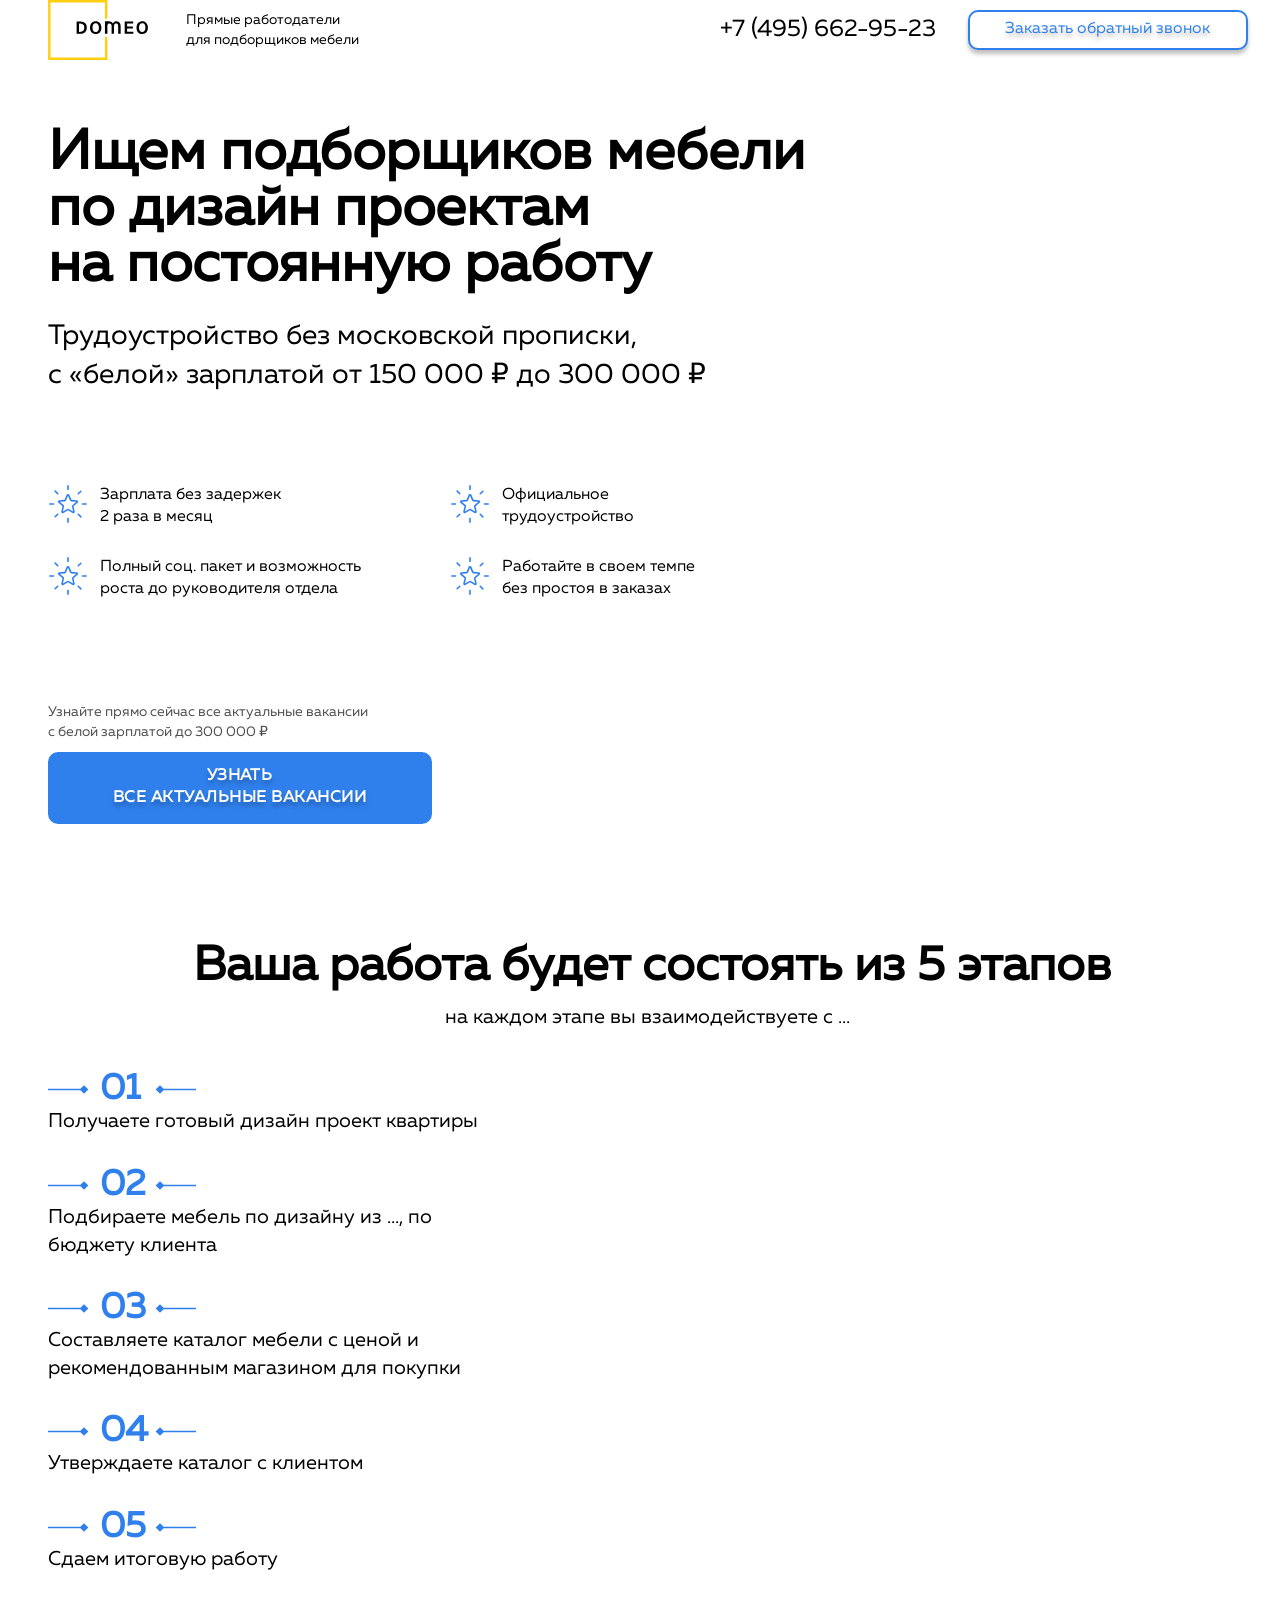
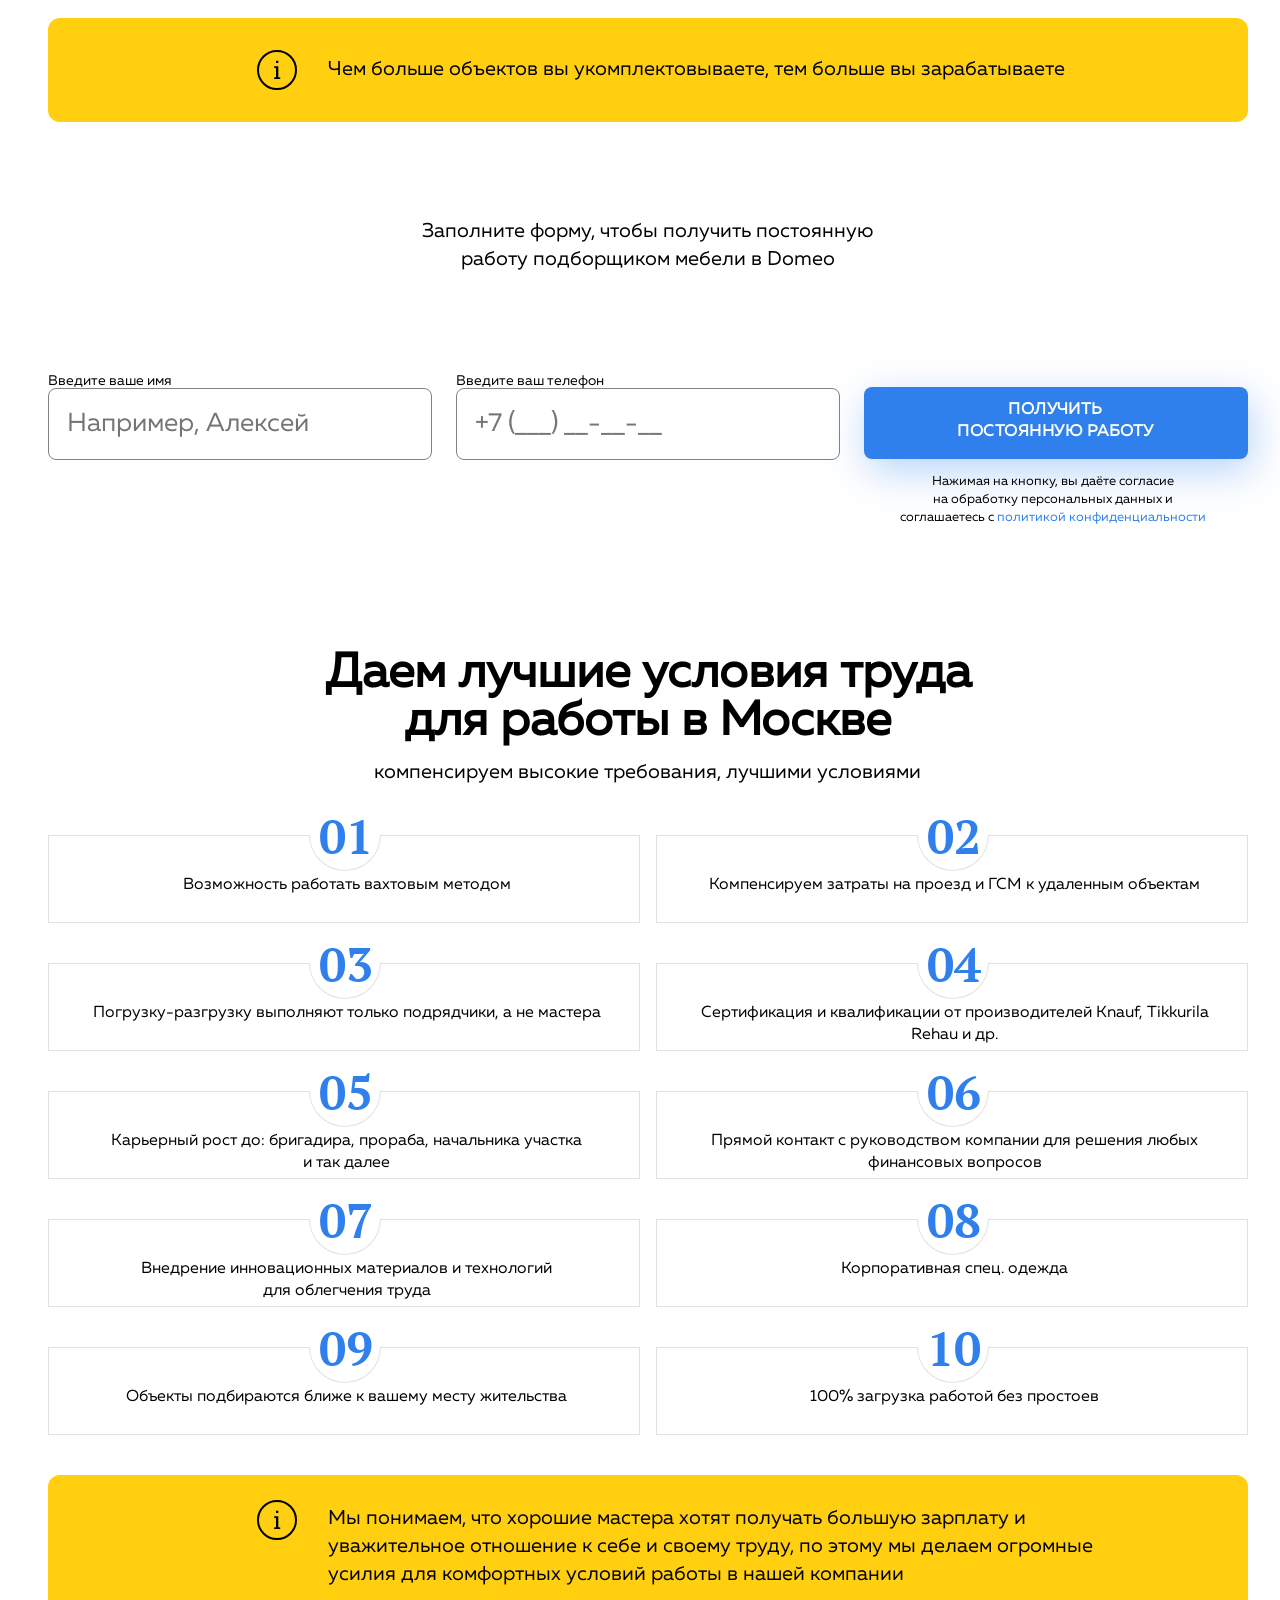
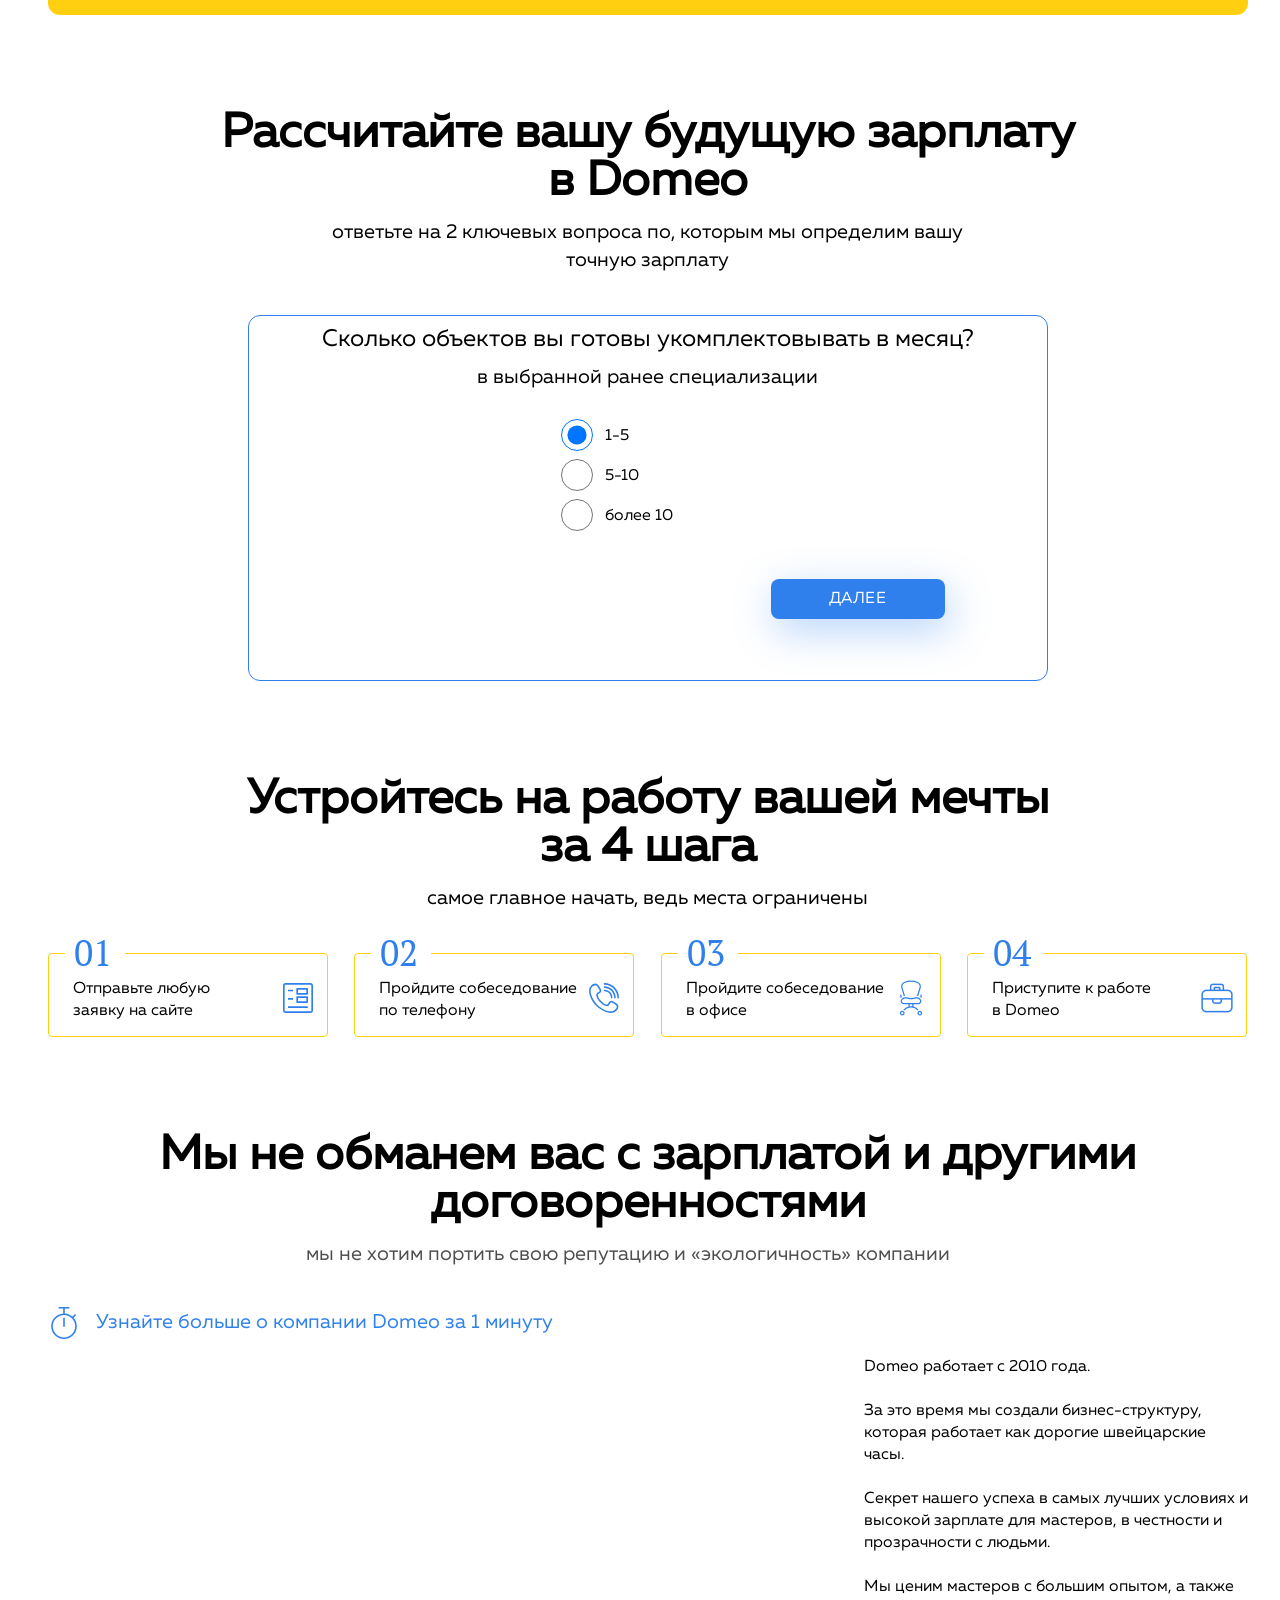
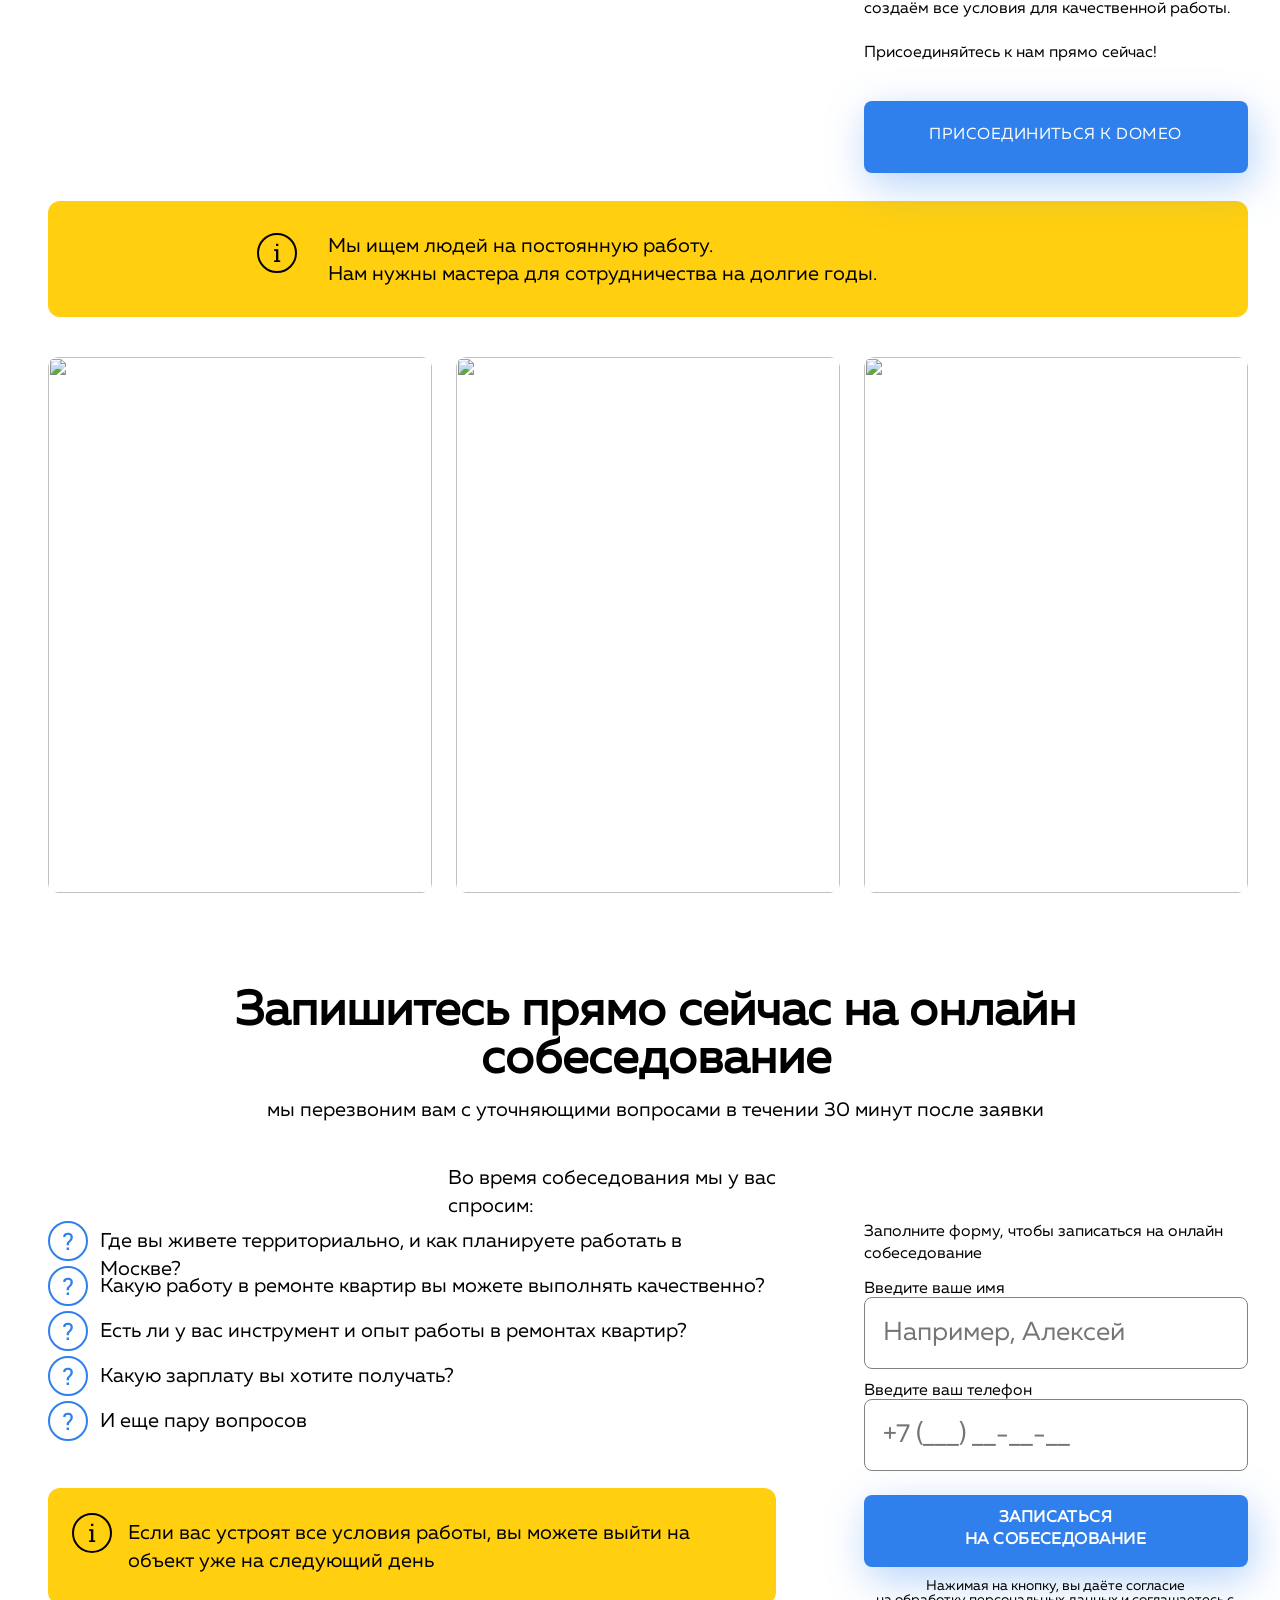
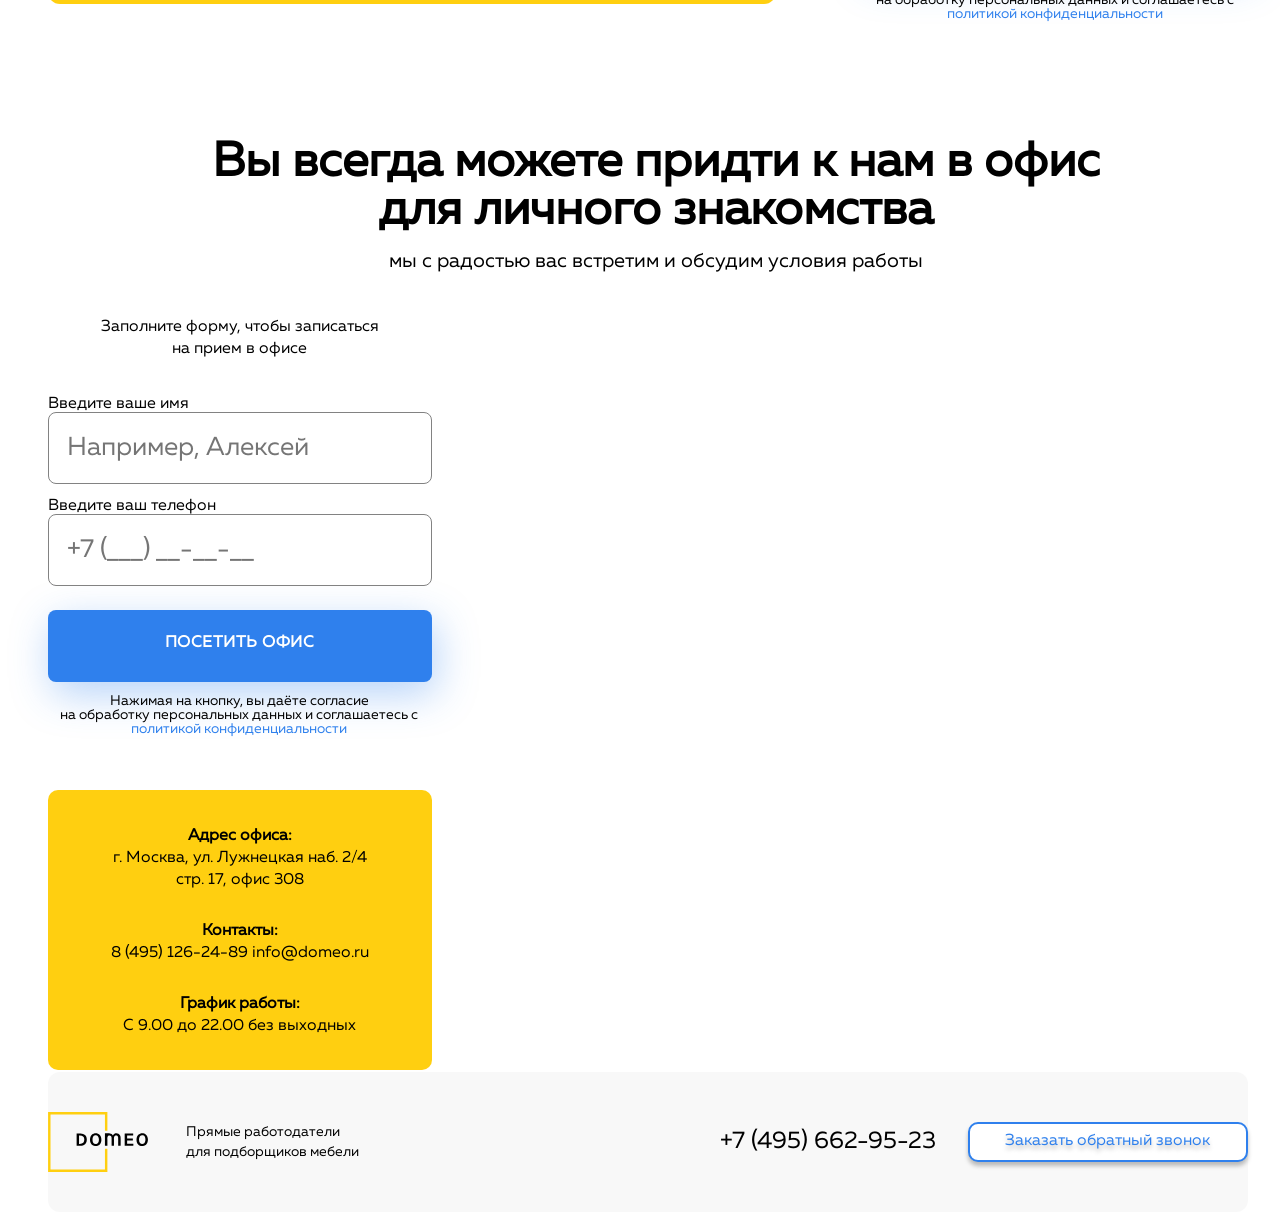
==== commit 97aeeb39: "1" ====
--- a/index.html
+++ b/index.html
@@ -4,7 +4,7 @@
 <head>
    <meta charset="UTF-8">
    <meta http-equiv="X-UA-Compatible" content="IE=edge">
-   <meta name="viewport" content="width=1200, initial-scale=1.0 user-scalable=1">
+   <meta name="viewport" content="width=1200, initial-scale=1.0">
    <title>Document</title>
    <link rel="stylesheet" href="css/style.css">
 </head>
@@ -61,7 +61,7 @@
                </div>
             </div>
             <div class="search__img">
-               <img src="/img/YellowGirl_Master.jpg" alt="">
+               <img src="../PodborMebeli/img/yellow.jpg" alt="">
             </div>
          </div>
          <div class="work">
@@ -92,7 +92,7 @@
                   </ol>
                </div>
                <div class="work__img">
-                  <img class="work__img-tabl" src="/img/Комплект-1.svg" alt="">
+                  <img class="work__img-tabl" src="../PodborMebeli/img/kompl.png" alt="">
                </div>
             </div>
             <div class="work__info">
@@ -286,9 +286,11 @@
                </h4>
             </div>
             <div class="about__img">
-               <a href="/img/leto1.jpg"><img src="/img/leto1.jpg"></a>
-               <a href="/img/leto2.jpg"><img src="/img/leto2.jpg" alt=""></a>
-               <a href="/img/leto3.jpg"><img src="/img/leto3.jpg" alt=""></a>
+               <a target="blank" href="../PodborMebeli/img/leto1.jpg"><img src="../PodborMebeli/img/leto1.jpg"></a>
+               <a target="blank" href="../PodborMebeli/img/leto2.jpg"><img src="../PodborMebeli/img/leto2.jpg"
+                     alt=""></a>
+               <a target="blank" href="../PodborMebeli/img/leto3.jpg"><img src="../PodborMebeli/img/leto3.jpg"
+                     alt=""></a>
             </div>
          </div>
          <div class="make">
--- a/css/style.css
+++ b/css/style.css
@@ -332,7 +332,7 @@
   line-height: 36px;
   width: 450px;
   height: 36px;
-  background: url(/img/icon/number.svg) no-repeat;
+  background: url(../img/icon/number.svg) no-repeat;
   background-position: 0 2px;
   background-size: 148px 36px;
   margin: 0 0 87px 0;
@@ -373,7 +373,7 @@
   line-height: 28px;
   background-color: #ffcf10;
   border-radius: 12px;
-  background-image: url(/img/icon/icon-info.svg);
+  background-image: url(../img/icon/info.svg);
   background-repeat: no-repeat;
   background-size: 40px 40px;
   background-position: 209px 32px;
@@ -550,7 +550,7 @@
   line-height: 28px;
   background-color: #ffcf10;
   border-radius: 12px;
-  background-image: url(/img/icon/icon-info.svg);
+  background-image: url(../img/icon/info.svg);
   background-repeat: no-repeat;
   background-size: 40px 40px;
   background-position: 209px 25px;
@@ -740,17 +740,17 @@
 }
 
 .steps .step__list .step__item .step__item-text:nth-child(2) {
-  background: url(/img/icon/little/phone.svg) no-repeat;
+  background: url(../img/icon/little/phone.svg) no-repeat;
   background-position: 229px 24px;
 }
 
 .steps .step__list .step__item .step__item-text:nth-child(3) {
-  background: url(/img/icon/little/chair.svg) no-repeat;
+  background: url(../img/icon/little/chair.svg) no-repeat;
   background-position: 229px 24px;
 }
 
 .steps .step__list .step__item .step__item-text:last-child {
-  background: url(/img/icon/little/case.png) no-repeat;
+  background: url(../img/icon/little/case.png) no-repeat;
   background-position: 229px 24px;
 }
 
@@ -802,7 +802,7 @@
   position: absolute;
   top: -2px;
   left: 0px;
-  background: url(/img/icon/little/watch.svg) no-repeat;
+  background: url(../img/icon/little/watch.svg) no-repeat;
   z-index: 2;
   width: 32px;
   height: 40px;
@@ -845,7 +845,7 @@
   line-height: 28px;
   background-color: #ffcf10;
   border-radius: 12px;
-  background-image: url(/img/icon/icon-info.svg);
+  background-image: url(../img/icon/info.svg);
   background-repeat: no-repeat;
   background-size: 40px 40px;
   background-position: 209px 32px;
@@ -941,7 +941,7 @@
   line-height: 28px;
   background-color: #ffcf10;
   border-radius: 12px;
-  background-image: url(/img/icon/icon-info.svg);
+  background-image: url(../img/icon/info.svg);
   background-repeat: no-repeat;
   background-size: 40px 40px;
   background-position: 24px 25px;
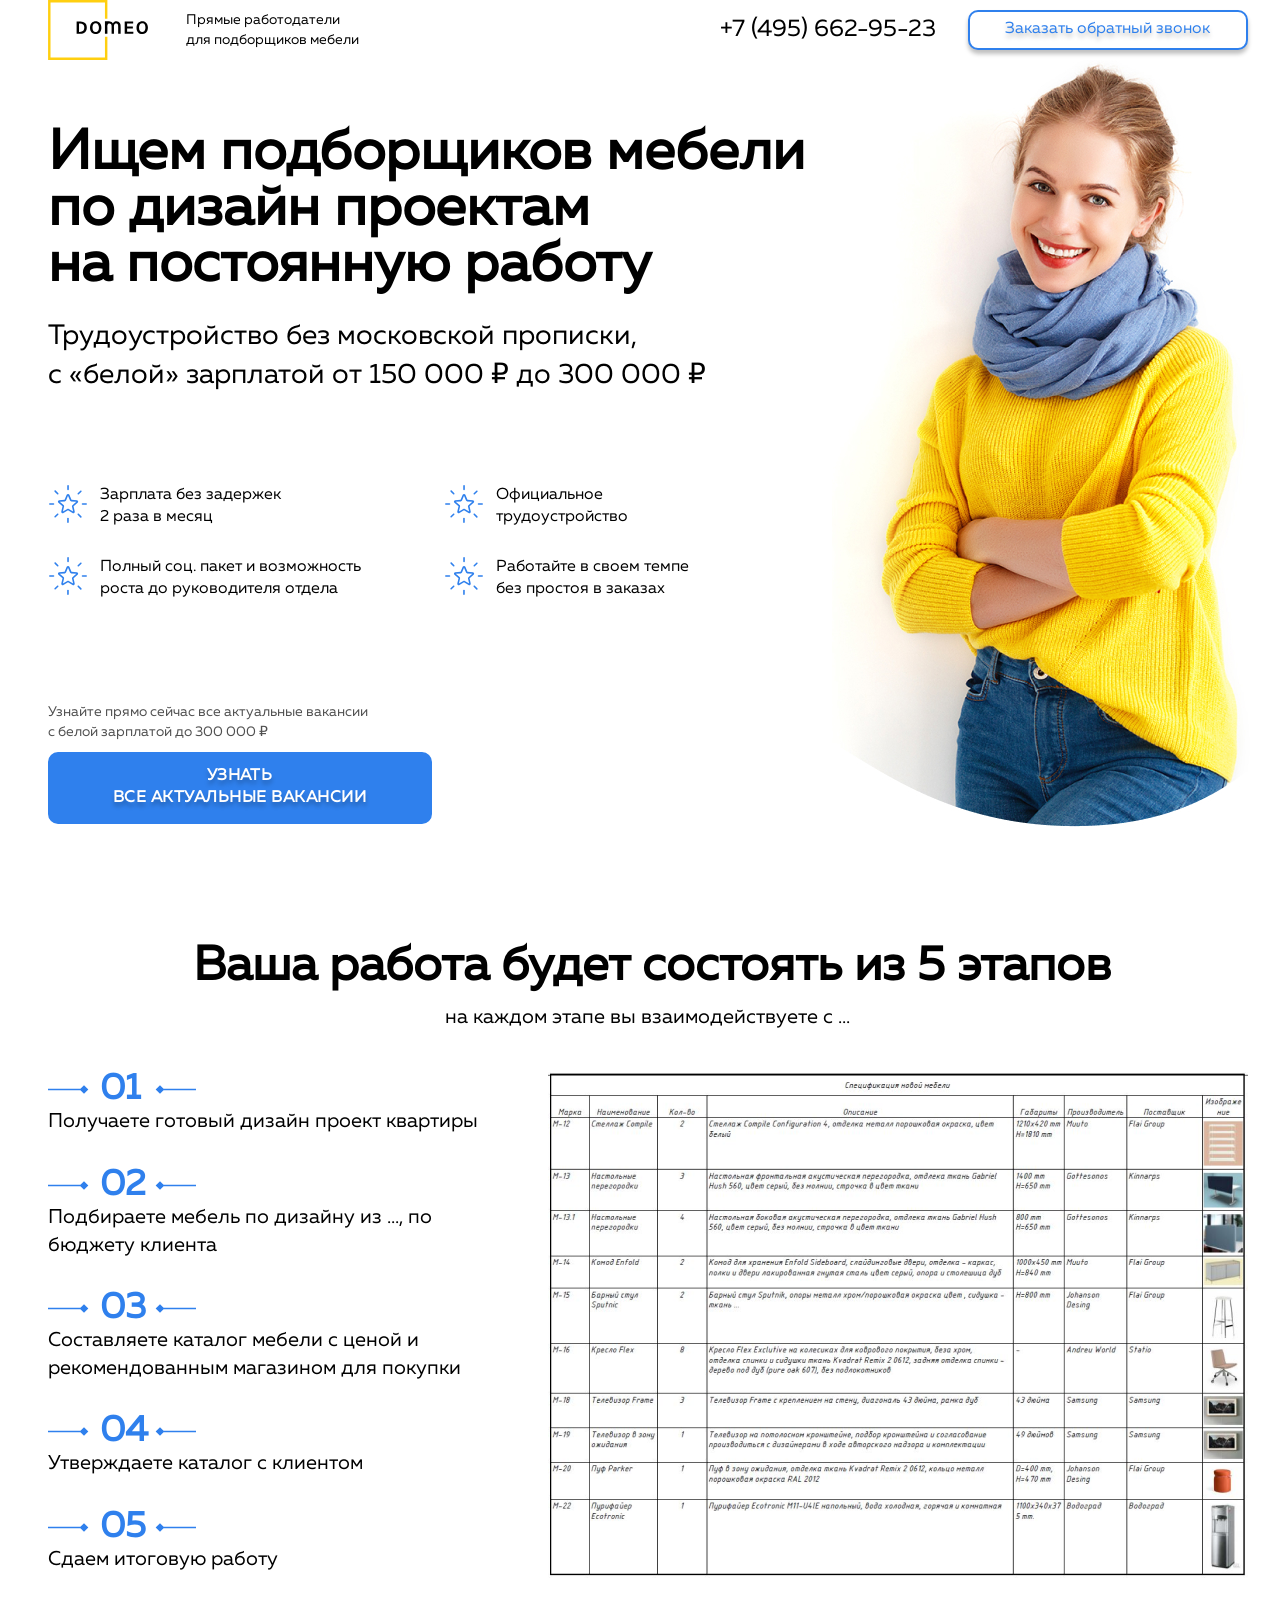
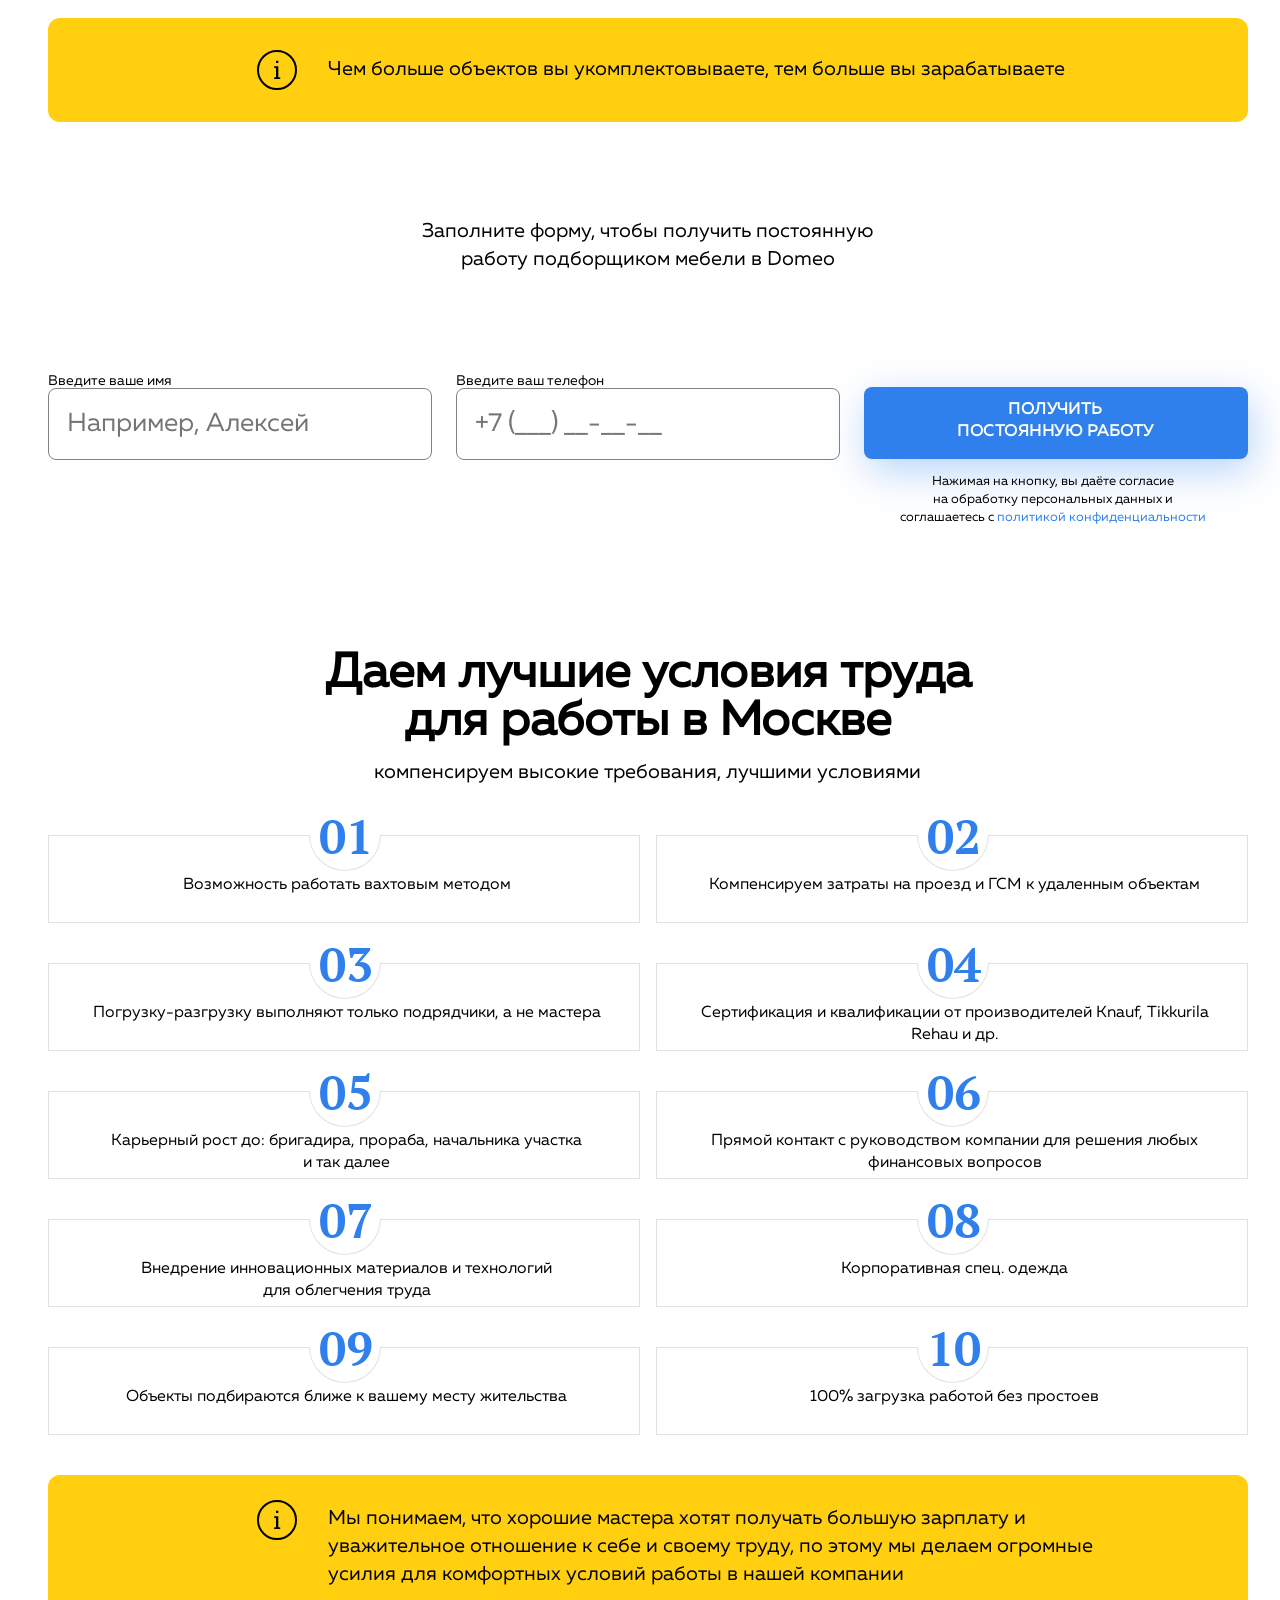
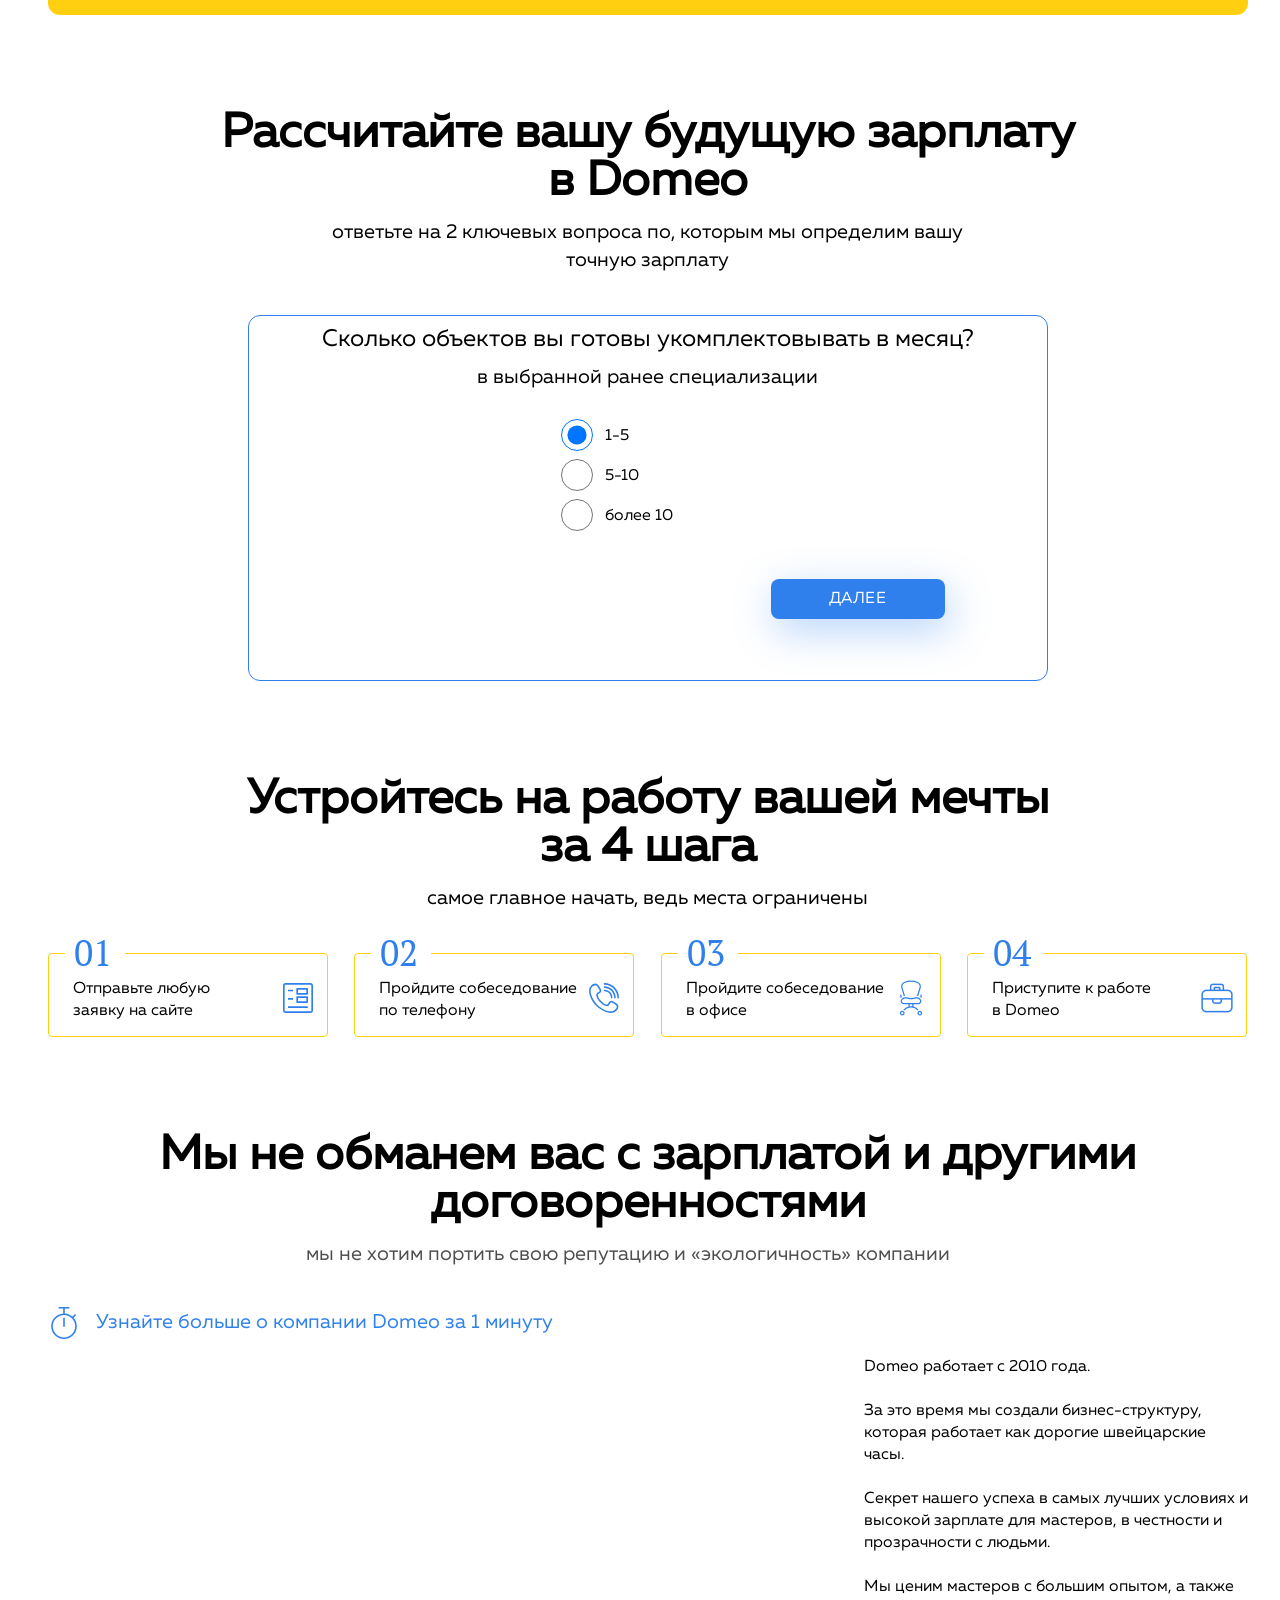
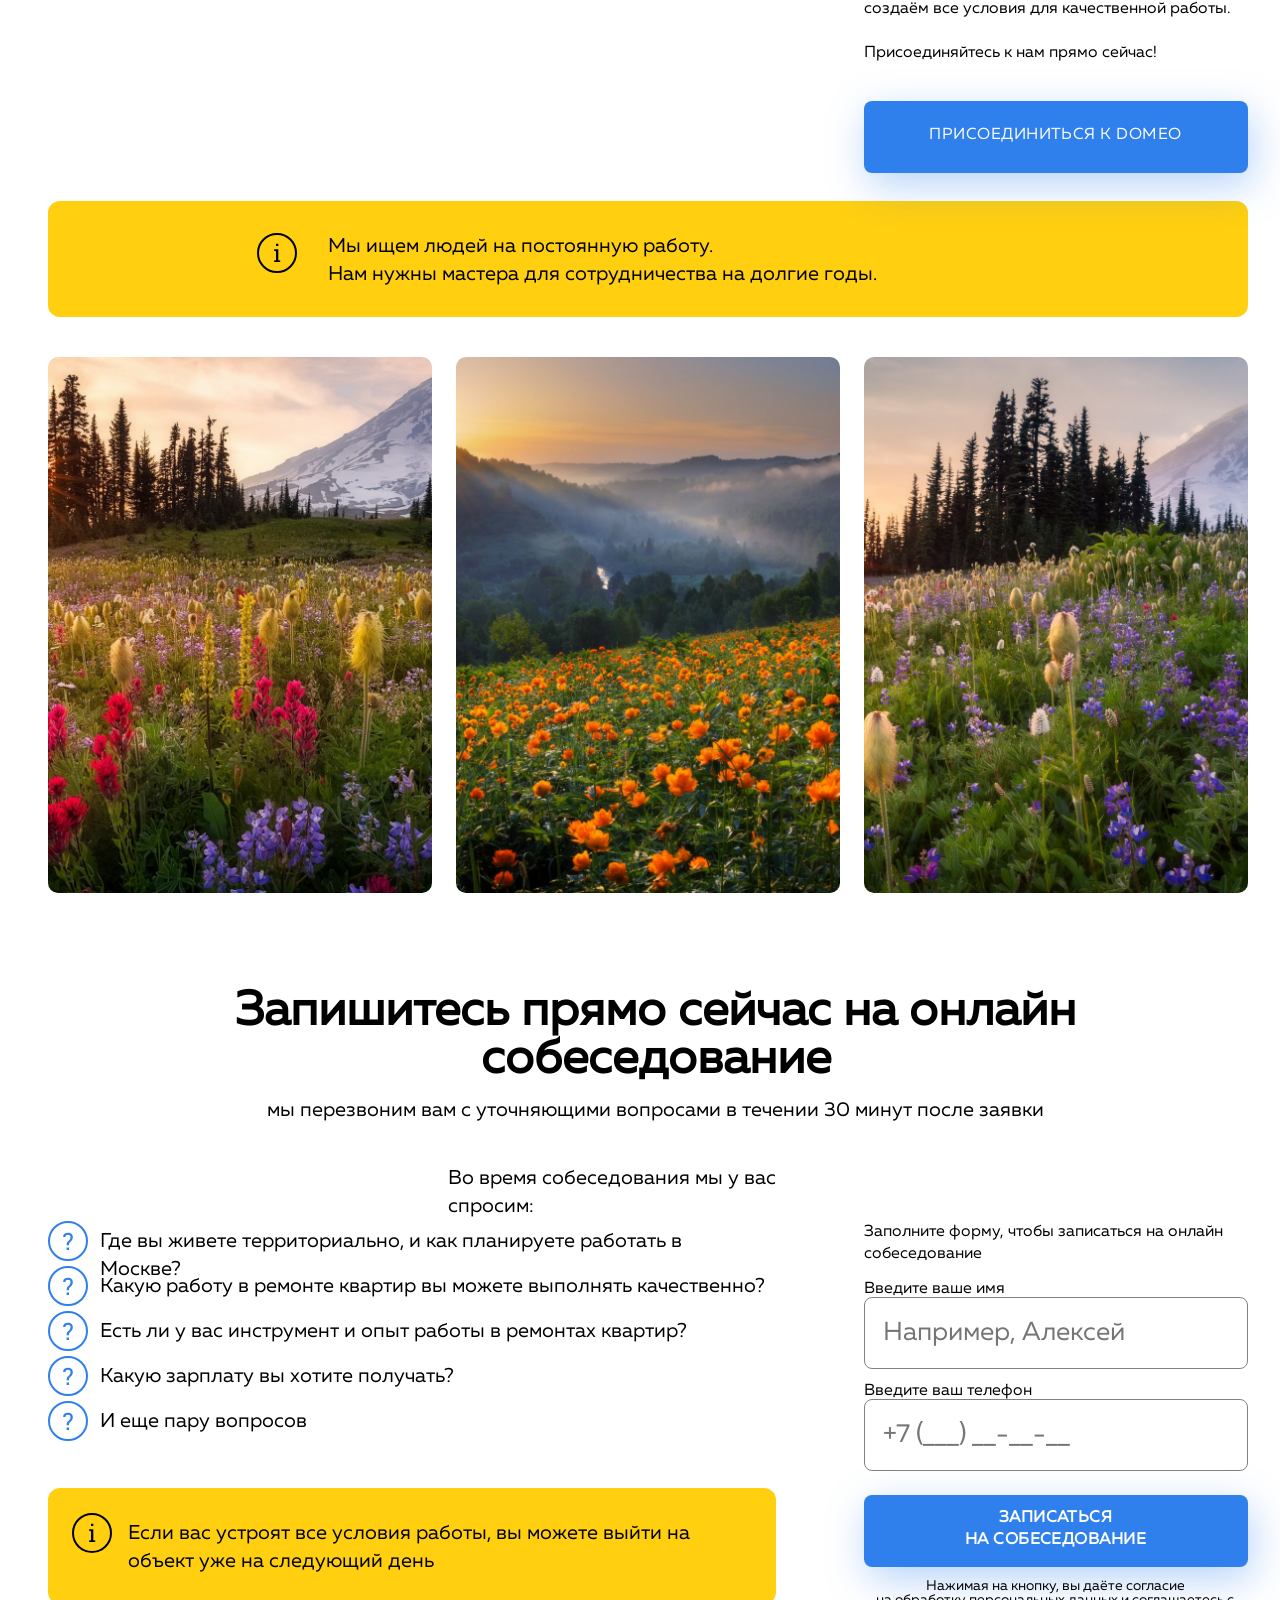
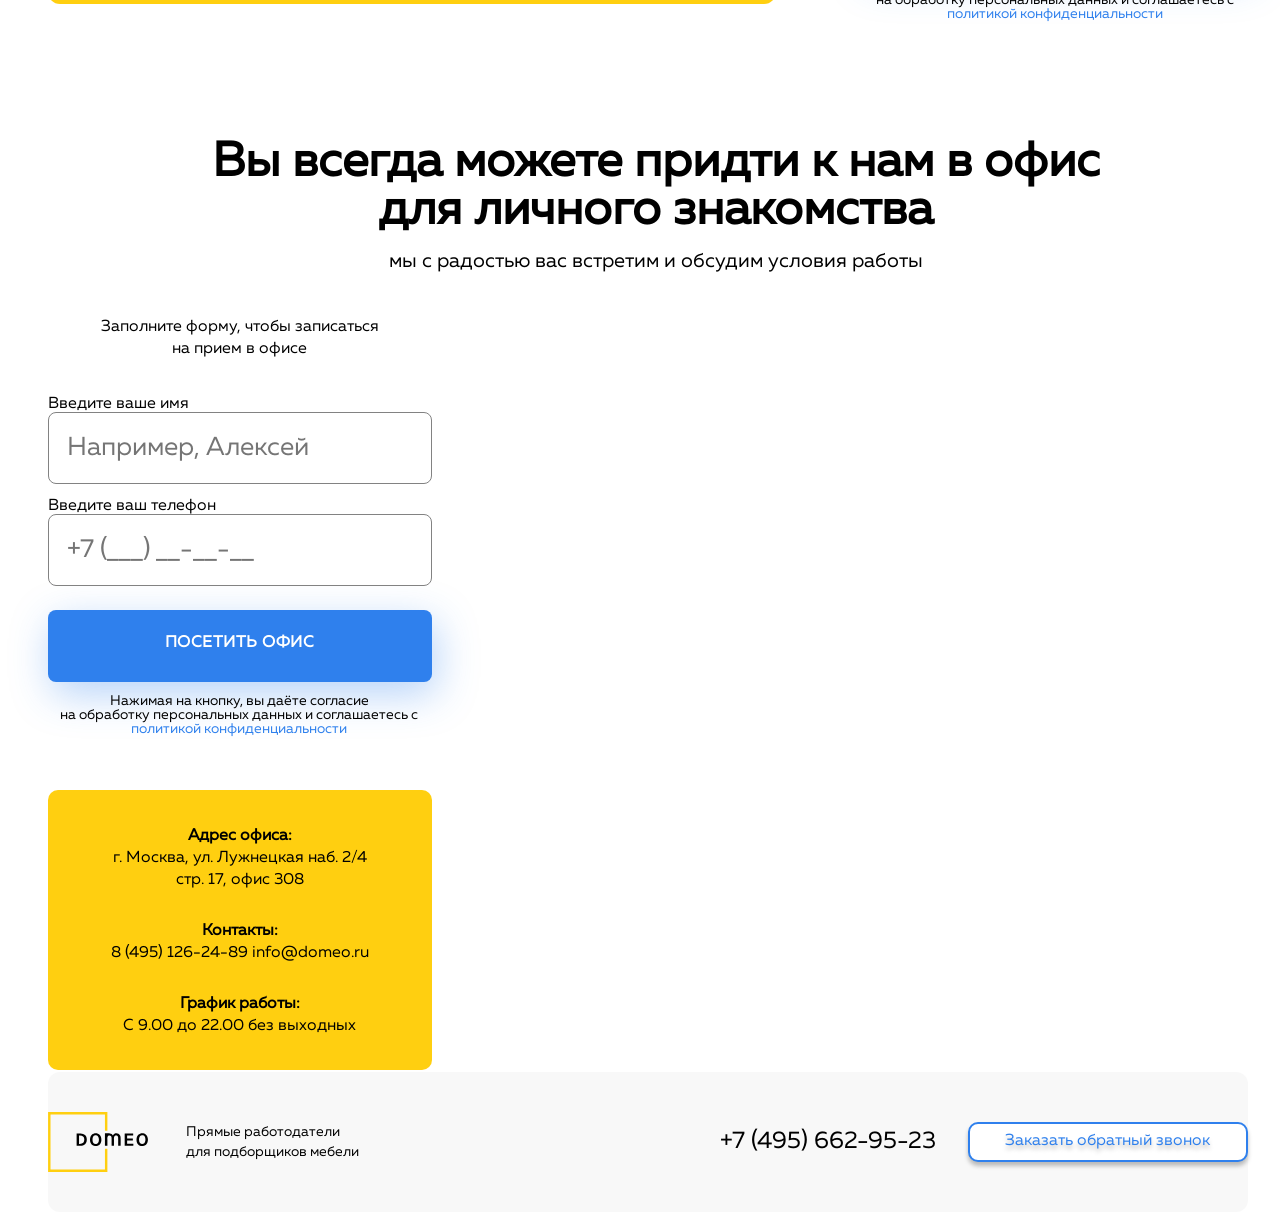
==== commit 49b10a57: "123" ====
--- a/index.html
+++ b/index.html
@@ -61,7 +61,7 @@
                </div>
             </div>
             <div class="search__img">
-               <img src="../PodborMebeli/img/yellow.jpg" alt="">
+               <img src="../img/yellow.jpg" alt="">
             </div>
          </div>
          <div class="work">
@@ -92,7 +92,7 @@
                   </ol>
                </div>
                <div class="work__img">
-                  <img class="work__img-tabl" src="../PodborMebeli/img/kompl.png" alt="">
+                  <img class="work__img-tabl" src="../img/kompl.png" alt="">
                </div>
             </div>
             <div class="work__info">
@@ -286,11 +286,9 @@
                </h4>
             </div>
             <div class="about__img">
-               <a target="blank" href="../PodborMebeli/img/leto1.jpg"><img src="../PodborMebeli/img/leto1.jpg"></a>
-               <a target="blank" href="../PodborMebeli/img/leto2.jpg"><img src="../PodborMebeli/img/leto2.jpg"
-                     alt=""></a>
-               <a target="blank" href="../PodborMebeli/img/leto3.jpg"><img src="../PodborMebeli/img/leto3.jpg"
-                     alt=""></a>
+               <a target="blank" href="../img/leto1.jpg"><img src="../img/leto1.jpg"></a>
+               <a target="blank" href="../img/leto2.jpg"><img src="../img/leto2.jpg" alt=""></a>
+               <a target="blank" href="../img/leto3.jpg"><img src="../img/leto3.jpg" alt=""></a>
             </div>
          </div>
          <div class="make">
